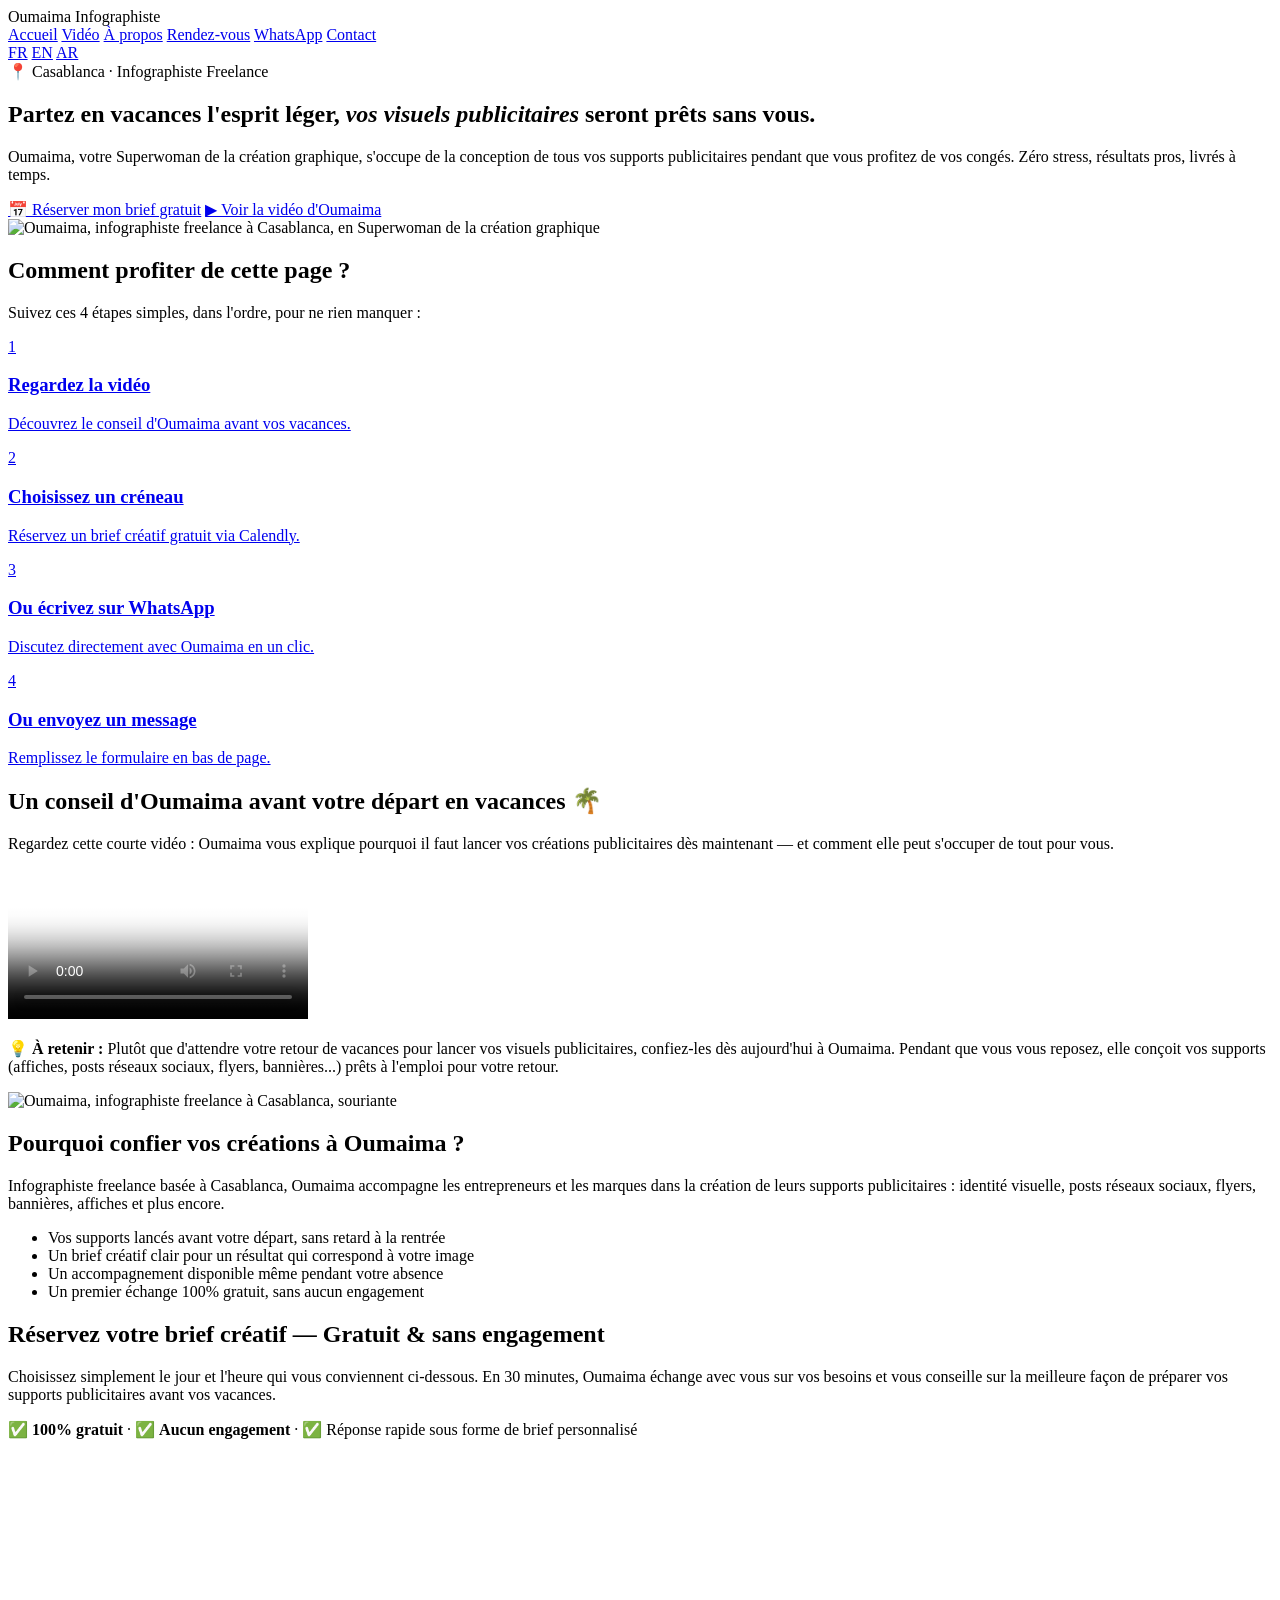
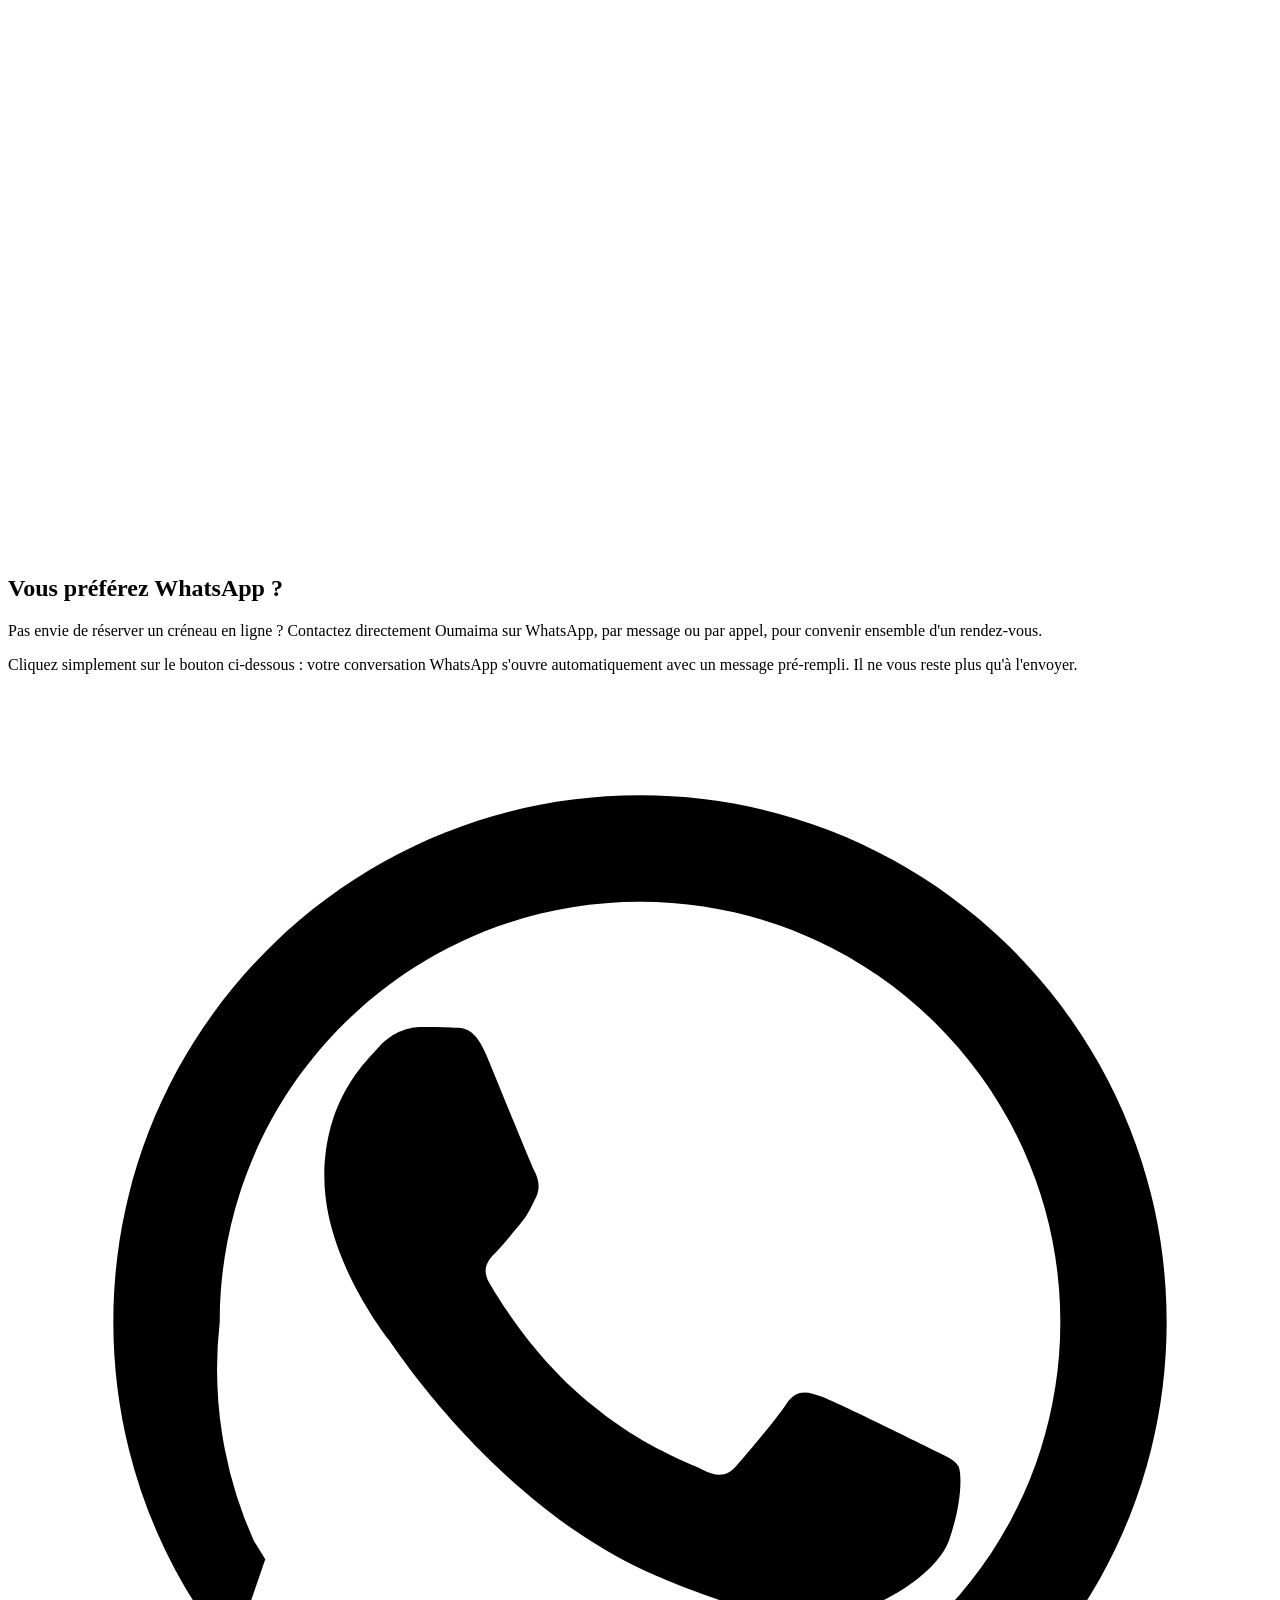
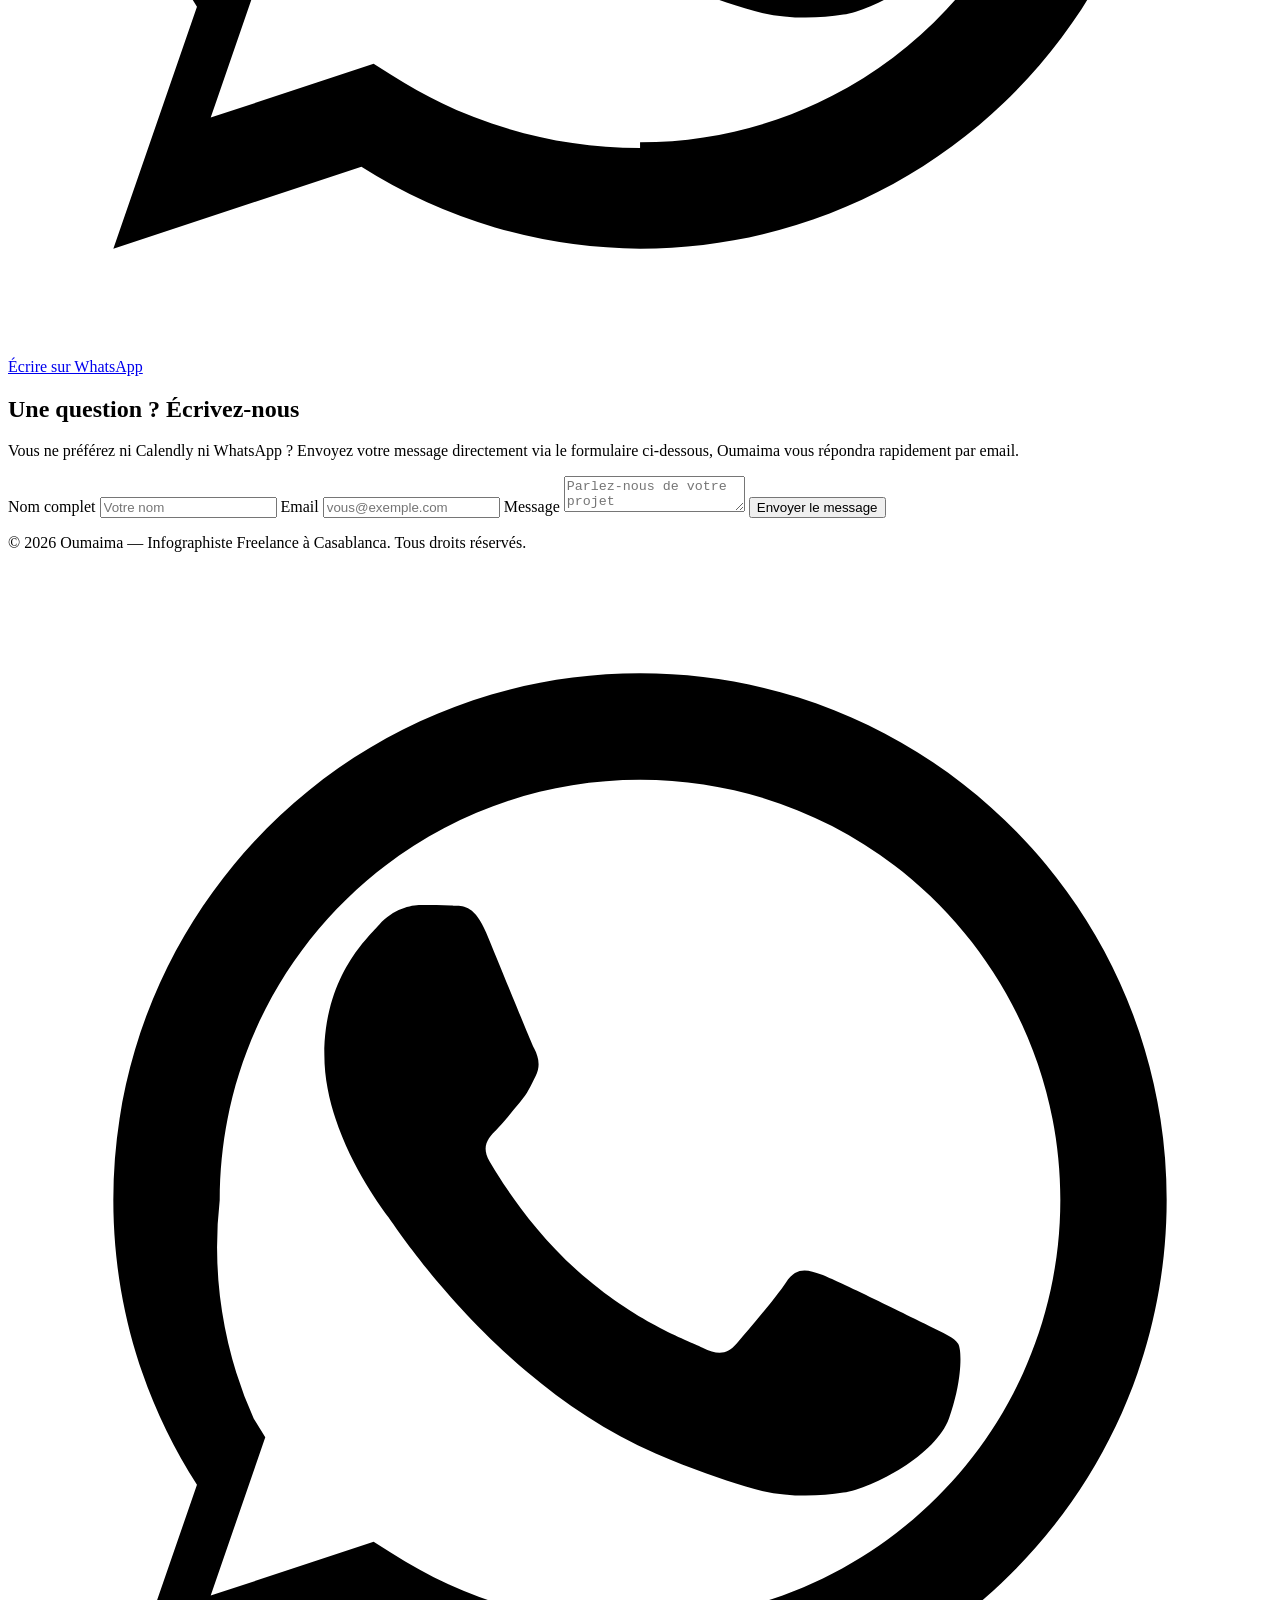
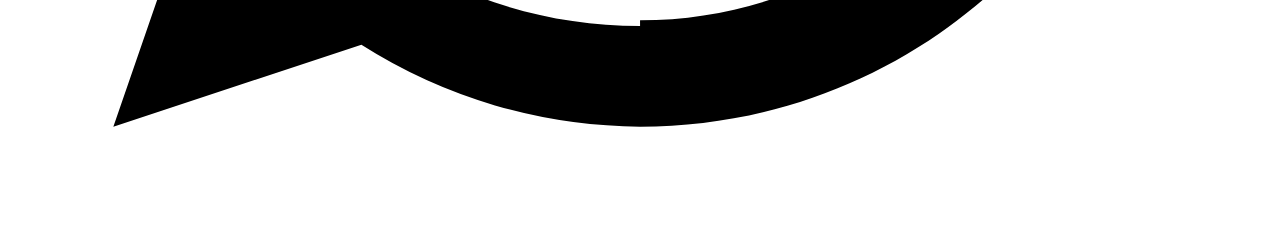
==== index.html @ a2fd092d "Add files via upload" ====
<!DOCTYPE html>
<html lang="fr" dir="ltr">
<head>
<meta charset="UTF-8">
<meta name="viewport" content="width=device-width, initial-scale=1.0">
<title>Oumaima Infographiste Freelance Casablanca — Réservez votre brief créatif gratuit</title>
<meta name="description" content="Oumaima, infographiste freelance à Casablanca, s'occupe de tous vos supports publicitaires avant vos vacances. Réservez un brief créatif gratuit, sans engagement.">
<link rel="preconnect" href="https://fonts.googleapis.com">
<link rel="preconnect" href="https://fonts.gstatic.com" crossorigin>
<link href="https://fonts.googleapis.com/css2?family=Poppins:wght@400;600;700;800;900&family=Quicksand:wght@500;700&display=swap" rel="stylesheet">
<link rel="stylesheet" href="style.css">
</head>
<body>

<header class="nav">
  <div class="nav-inner">
    <div class="logo">Oumaima <span>Infographiste</span></div>
    <nav class="links">
      <a href="#accueil">Accueil</a>
      <a href="#video">Vidéo</a>
      <a href="#apropos">À propos</a>
      <a href="#rendezvous">Rendez-vous</a>
      <a href="#whatsapp">WhatsApp</a>
      <a href="#contact">Contact</a>
    </nav>
    <div class="lang-switch">
      <a href="index.html" class="lang-btn active">FR</a>
      <a href="en.html" class="lang-btn">EN</a>
      <a href="ar.html" class="lang-btn">AR</a>
    </div>
  </div>
</header>

<!-- HERO / ACCROCHE PUBLICITAIRE -->
<section class="hero" id="accueil">
  <div class="container hero-inner">
    <div>
      <span class="badge">📍 Casablanca · Infographiste Freelance</span>
      <h1>Partez en vacances l'esprit léger, <em>vos visuels publicitaires</em> seront prêts sans vous.</h1>
      <p class="lead">Oumaima, votre Superwoman de la création graphique, s'occupe de la conception de tous vos supports publicitaires pendant que vous profitez de vos congés. Zéro stress, résultats pros, livrés à temps.</p>
      <div class="hero-ctas">
        <a href="#rendezvous" class="cta-btn">📅 Réserver mon brief gratuit</a>
        <a href="#video" class="cta-btn outline">▶ Voir la vidéo d'Oumaima</a>
      </div>
    </div>
    <div class="hero-image-wrap">
      <img src="Superwoman%20Infographista.jpg" alt="Oumaima, infographiste freelance à Casablanca, en Superwoman de la création graphique">
    </div>
  </div>
</section>

<!-- GUIDE DE NAVIGATION -->
<section class="guide">
  <div class="container">
    <h2>Comment profiter de cette page ?</h2>
    <p class="sub">Suivez ces 4 étapes simples, dans l'ordre, pour ne rien manquer :</p>
    <div class="steps">
      <a href="#video" class="step">
        <div class="num">1</div>
        <h3>Regardez la vidéo</h3>
        <p>Découvrez le conseil d'Oumaima avant vos vacances.</p>
      </a>
      <a href="#rendezvous" class="step">
        <div class="num">2</div>
        <h3>Choisissez un créneau</h3>
        <p>Réservez un brief créatif gratuit via Calendly.</p>
      </a>
      <a href="#whatsapp" class="step">
        <div class="num">3</div>
        <h3>Ou écrivez sur WhatsApp</h3>
        <p>Discutez directement avec Oumaima en un clic.</p>
      </a>
      <a href="#contact" class="step">
        <div class="num">4</div>
        <h3>Ou envoyez un message</h3>
        <p>Remplissez le formulaire en bas de page.</p>
      </a>
    </div>
  </div>
</section>

<!-- VIDEO -->
<section class="video-section" id="video">
  <div class="container">
    <h2 class="section-title">Un conseil d'Oumaima avant votre départ en vacances 🌴</h2>
    <p class="section-sub">Regardez cette courte vidéo : Oumaima vous explique pourquoi il faut lancer vos créations publicitaires dès maintenant — et comment elle peut s'occuper de tout pour vous.</p>
    <div class="video-wrap">
      <video controls preload="metadata" poster="ads%20ouma1.png">
        <source src="video2%20oumaima%20infographiste%20freelance%20casablanca%20OK%20DEF%202026.mp4" type="video/mp4">
        Votre navigateur ne supporte pas la lecture vidéo.
      </video>
    </div>
    <div class="video-callout">
      <p>💡 <strong>À retenir :</strong> Plutôt que d'attendre votre retour de vacances pour lancer vos visuels publicitaires, confiez-les dès aujourd'hui à Oumaima. Pendant que vous vous reposez, elle conçoit vos supports (affiches, posts réseaux sociaux, flyers, bannières...) prêts à l'emploi pour votre retour.</p>
    </div>
  </div>
</section>

<!-- ABOUT / TRUST -->
<section class="about" id="apropos">
  <div class="container about-inner">
    <img src="oumaima%20infographista%20souriante.png" alt="Oumaima, infographiste freelance à Casablanca, souriante">
    <div class="about-text">
      <h2>Pourquoi confier vos créations à Oumaima ?</h2>
      <p>Infographiste freelance basée à Casablanca, Oumaima accompagne les entrepreneurs et les marques dans la création de leurs supports publicitaires : identité visuelle, posts réseaux sociaux, flyers, bannières, affiches et plus encore.</p>
      <ul class="why-list">
        <li>Vos supports lancés avant votre départ, sans retard à la rentrée</li>
        <li>Un brief créatif clair pour un résultat qui correspond à votre image</li>
        <li>Un accompagnement disponible même pendant votre absence</li>
        <li>Un premier échange 100% gratuit, sans aucun engagement</li>
      </ul>
    </div>
  </div>
</section>

<!-- CALENDLY -->
<section class="booking" id="rendezvous">
  <div class="container">
    <h2 class="section-title">Réservez votre brief créatif — Gratuit &amp; sans engagement</h2>
    <p class="section-sub">Choisissez simplement le jour et l'heure qui vous conviennent ci-dessous. En 30 minutes, Oumaima échange avec vous sur vos besoins et vous conseille sur la meilleure façon de préparer vos supports publicitaires avant vos vacances.</p>
    <div class="booking-note">
      <p>✅ <strong>100% gratuit</strong> · ✅ <strong>Aucun engagement</strong> · ✅ Réponse rapide sous forme de brief personnalisé</p>
    </div>
    <div class="calendly-frame-wrap">
      <!-- Début de widget en ligne Calendly -->
      <div class="calendly-inline-widget" data-url="https://calendly.com/oumaimainfographista/30min?hide_event_type_details=1&hide_gdpr_banner=1&primary_color=ff00ca" style="min-width:320px;height:700px;"></div>
      <script type="text/javascript" src="https://assets.calendly.com/assets/external/widget.js" async></script>
      <!-- Fin de widget en ligne Calendly -->
    </div>
  </div>
</section>

<!-- WHATSAPP -->
<section class="whatsapp-section" id="whatsapp">
  <div class="container">
    <h2 class="section-title">Vous préférez WhatsApp ?</h2>
    <p class="section-sub">Pas envie de réserver un créneau en ligne ? Contactez directement Oumaima sur WhatsApp, par message ou par appel, pour convenir ensemble d'un rendez-vous.</p>
    <div class="wa-card">
      <p>Cliquez simplement sur le bouton ci-dessous : votre conversation WhatsApp s'ouvre automatiquement avec un message pré-rempli. Il ne vous reste plus qu'à l'envoyer.</p>
      <a class="wa-btn" href="https://wa.me/212694324424?text=Bonjour%20Oumaima%2C%20je%20souhaite%20prendre%20rendez-vous%20pour%20un%20brief%20cr%C3%A9atif%20gratuit%20avant%20mes%20vacances." target="_blank" rel="noopener">
        <svg viewBox="0 0 24 24"><path d="M17.472 14.382c-.297-.149-1.758-.867-2.03-.967-.273-.099-.471-.148-.67.15-.197.297-.767.966-.94 1.164-.173.199-.347.223-.644.075-.297-.15-1.255-.463-2.39-1.475-.883-.788-1.48-1.761-1.653-2.059-.173-.297-.018-.458.13-.606.134-.133.298-.347.446-.52.149-.174.198-.298.298-.497.099-.198.05-.371-.025-.52-.075-.149-.669-1.612-.916-2.207-.242-.579-.487-.5-.669-.51-.173-.008-.371-.01-.57-.01-.198 0-.52.074-.792.372-.272.297-1.04 1.016-1.04 2.479 0 1.462 1.065 2.875 1.213 3.074.149.198 2.096 3.2 5.077 4.487.709.306 1.262.489 1.694.625.712.227 1.36.195 1.871.118.571-.085 1.758-.719 2.006-1.413.248-.694.248-1.289.173-1.413-.074-.124-.272-.198-.57-.347z"></path><path d="M12.001 2C6.478 2 2 6.477 2 12c0 1.99.583 3.847 1.588 5.408L2 22l4.71-1.554A9.953 9.953 0 0012.001 22C17.523 22 22 17.523 22 12S17.523 2 12.001 2zm0 18.09c-1.734 0-3.36-.51-4.72-1.386l-.339-.213-3.093 1.02 1.036-3.007-.22-.353A7.98 7.98 0 014.02 12c0-4.406 3.575-7.98 7.981-7.98 4.406 0 7.98 3.574 7.98 7.98 0 4.406-3.574 7.98-7.98 7.98z"></path></svg>
        Écrire sur WhatsApp
      </a>
    </div>
  </div>
</section>

<!-- CONTACT FORM (fin de page) -->
<section class="contact-section" id="contact">
  <div class="container">
    <h2 class="section-title">Une question ? Écrivez-nous</h2>
    <p class="section-sub">Vous ne préférez ni Calendly ni WhatsApp ? Envoyez votre message directement via le formulaire ci-dessous, Oumaima vous répondra rapidement par email.</p>
    <div class="contact-wrap">
      <form id="contactForm">
        <input type="hidden" name="access_key" value="dddb615d-effc-4f6e-a494-6faf4fbaa1da">
        <input type="hidden" name="subject" value="Nouveau message depuis la landing page Oumaima Infographiste">

        <label for="name">Nom complet</label>
        <input type="text" id="name" name="name" placeholder="Votre nom" required>

        <label for="email">Email</label>
        <input type="email" id="email" name="email" placeholder="vous@exemple.com" required>

        <label for="message">Message</label>
        <textarea id="message" name="message" placeholder="Parlez-nous de votre projet publicitaire..." required></textarea>

        <button type="submit" id="submitBtn">Envoyer le message</button>
        <div id="formResult"></div>
      </form>
    </div>
  </div>
</section>

<footer>
  <p>© 2026 Oumaima — Infographiste Freelance à Casablanca. Tous droits réservés.</p>
</footer>

<!-- Bouton WhatsApp flottant -->
<a class="wa-float" href="https://wa.me/212694324424?text=Bonjour%20Oumaima%2C%20je%20souhaite%20prendre%20rendez-vous%20pour%20un%20brief%20cr%C3%A9atif%20gratuit." target="_blank" rel="noopener" aria-label="Contacter Oumaima sur WhatsApp">
  <svg viewBox="0 0 24 24"><path d="M17.472 14.382c-.297-.149-1.758-.867-2.03-.967-.273-.099-.471-.148-.67.15-.197.297-.767.966-.94 1.164-.173.199-.347.223-.644.075-.297-.15-1.255-.463-2.39-1.475-.883-.788-1.48-1.761-1.653-2.059-.173-.297-.018-.458.13-.606.134-.133.298-.347.446-.52.149-.174.198-.298.298-.497.099-.198.05-.371-.025-.52-.075-.149-.669-1.612-.916-2.207-.242-.579-.487-.5-.669-.51-.173-.008-.371-.01-.57-.01-.198 0-.52.074-.792.372-.272.297-1.04 1.016-1.04 2.479 0 1.462 1.065 2.875 1.213 3.074.149.198 2.096 3.2 5.077 4.487.709.306 1.262.489 1.694.625.712.227 1.36.195 1.871.118.571-.085 1.758-.719 2.006-1.413.248-.694.248-1.289.173-1.413-.074-.124-.272-.198-.57-.347z"></path><path d="M12.001 2C6.478 2 2 6.477 2 12c0 1.99.583 3.847 1.588 5.408L2 22l4.71-1.554A9.953 9.953 0 0012.001 22C17.523 22 22 17.523 22 12S17.523 2 12.001 2zm0 18.09c-1.734 0-3.36-.51-4.72-1.386l-.339-.213-3.093 1.02 1.036-3.007-.22-.353A7.98 7.98 0 014.02 12c0-4.406 3.575-7.98 7.981-7.98 4.406 0 7.98 3.574 7.98 7.98 0 4.406-3.574 7.98-7.98 7.98z"></path></svg>
</a>

<script>
  window.I18N = {
    sending: "Envoi en cours...",
    success: "Merci ! Votre message a bien été envoyé. Oumaima vous répondra rapidement.",
    errorPrefix: "Erreur : ",
    errorGeneric: "Veuillez réessayer.",
    catchError: "Une erreur est survenue. Merci de réessayer."
  };
</script>
<script src="script.js"></script>

</body>
</html>
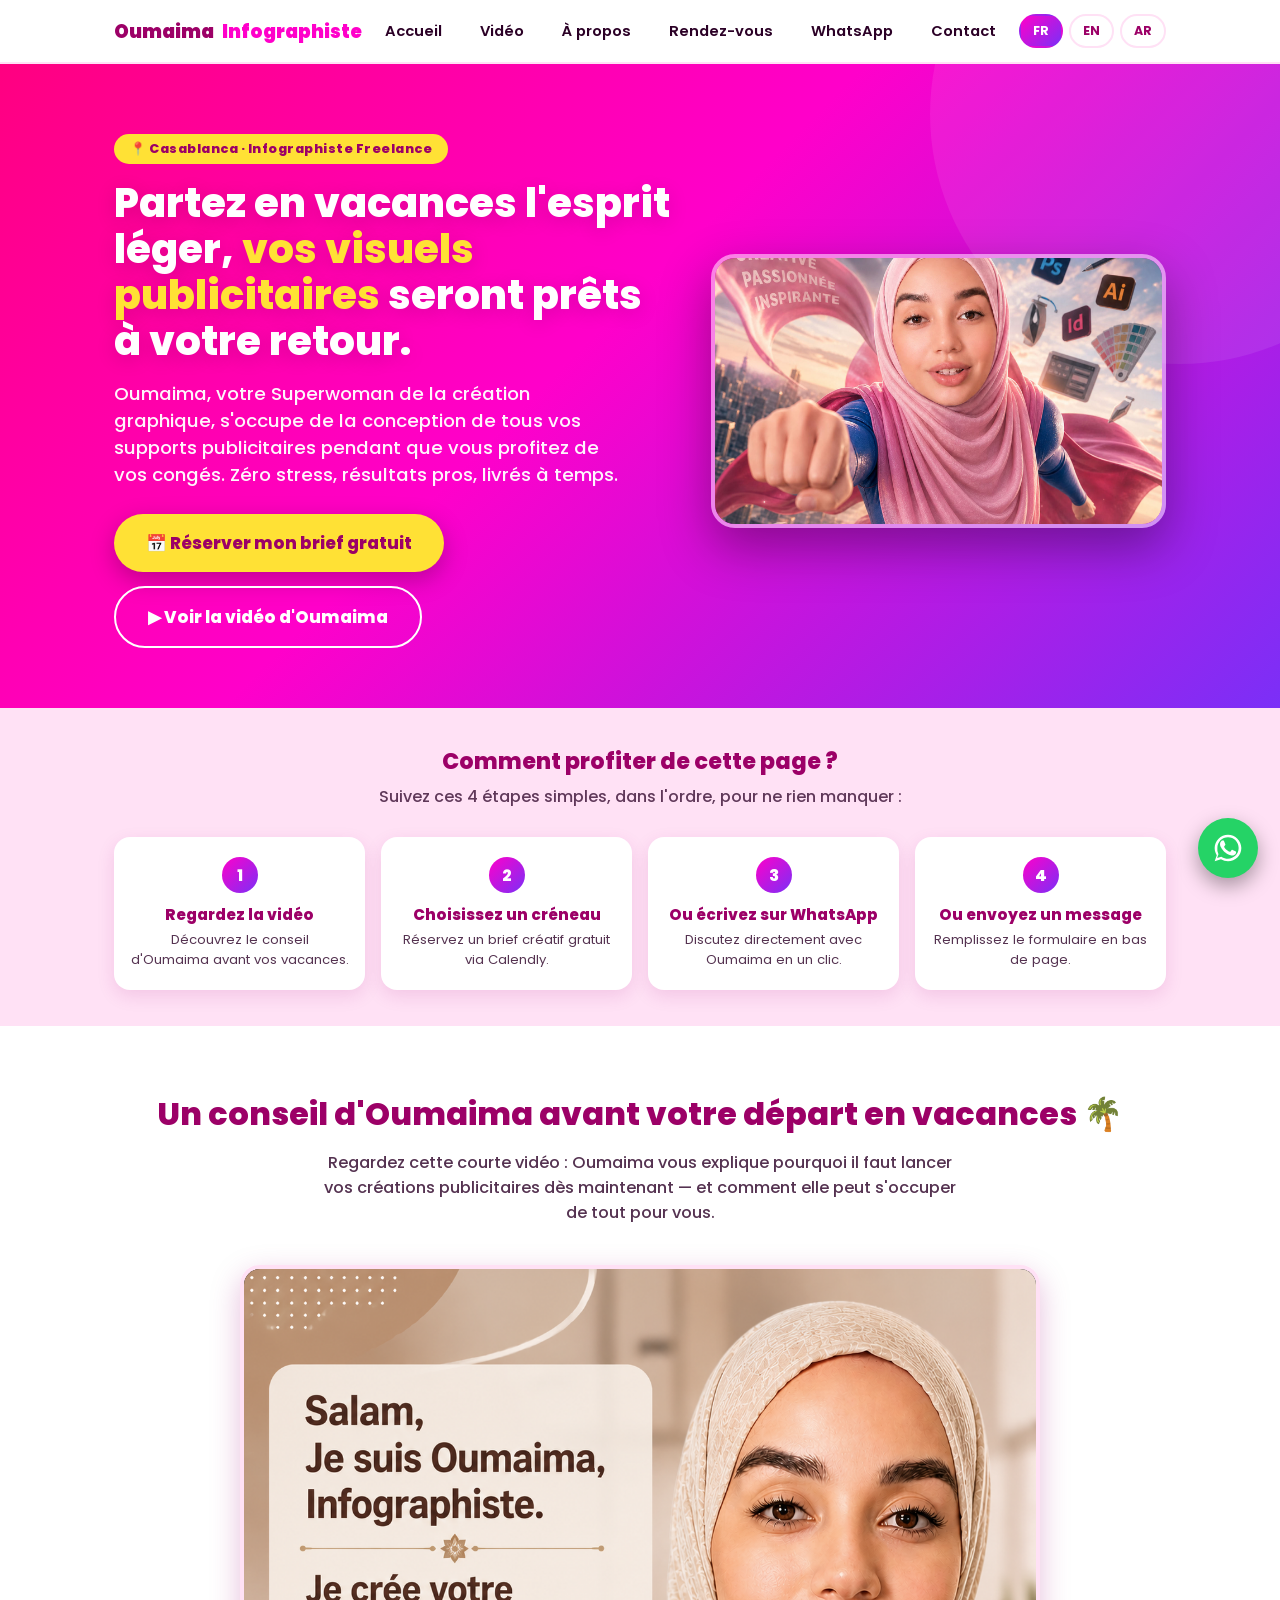
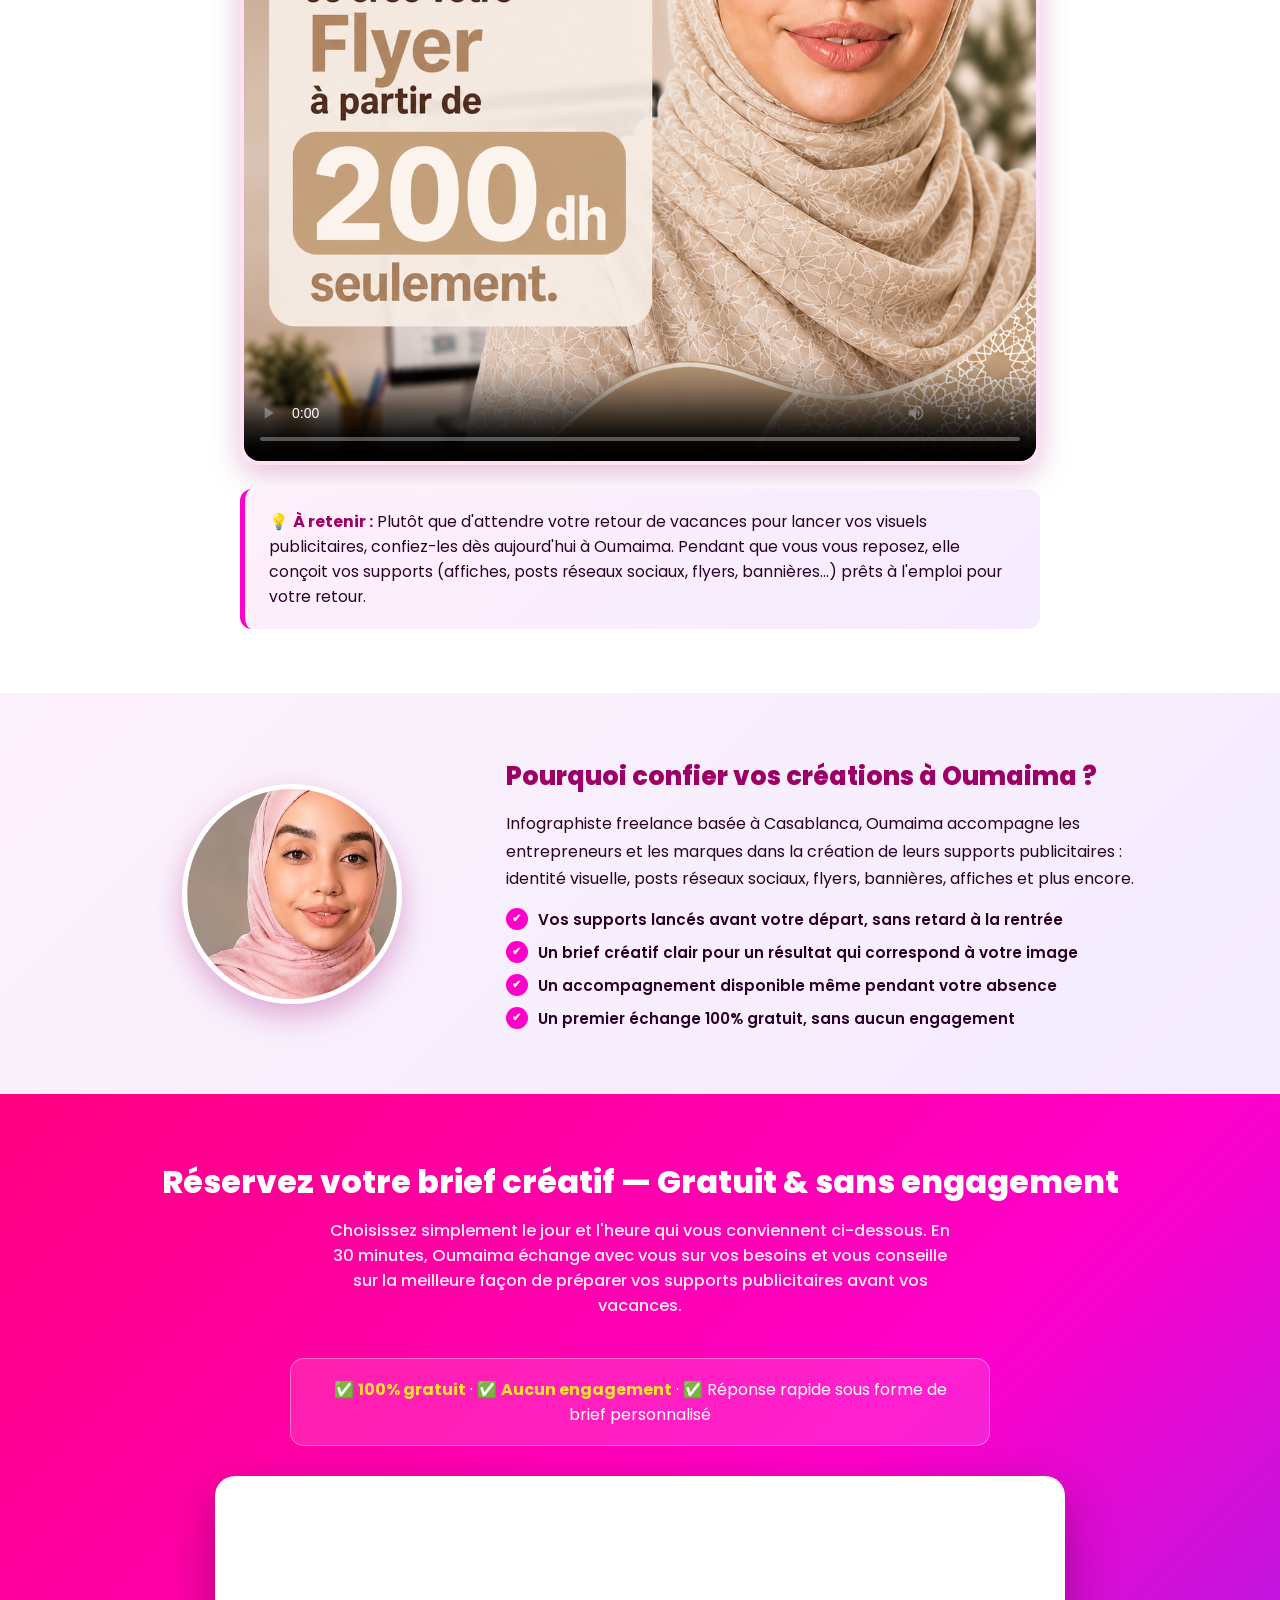
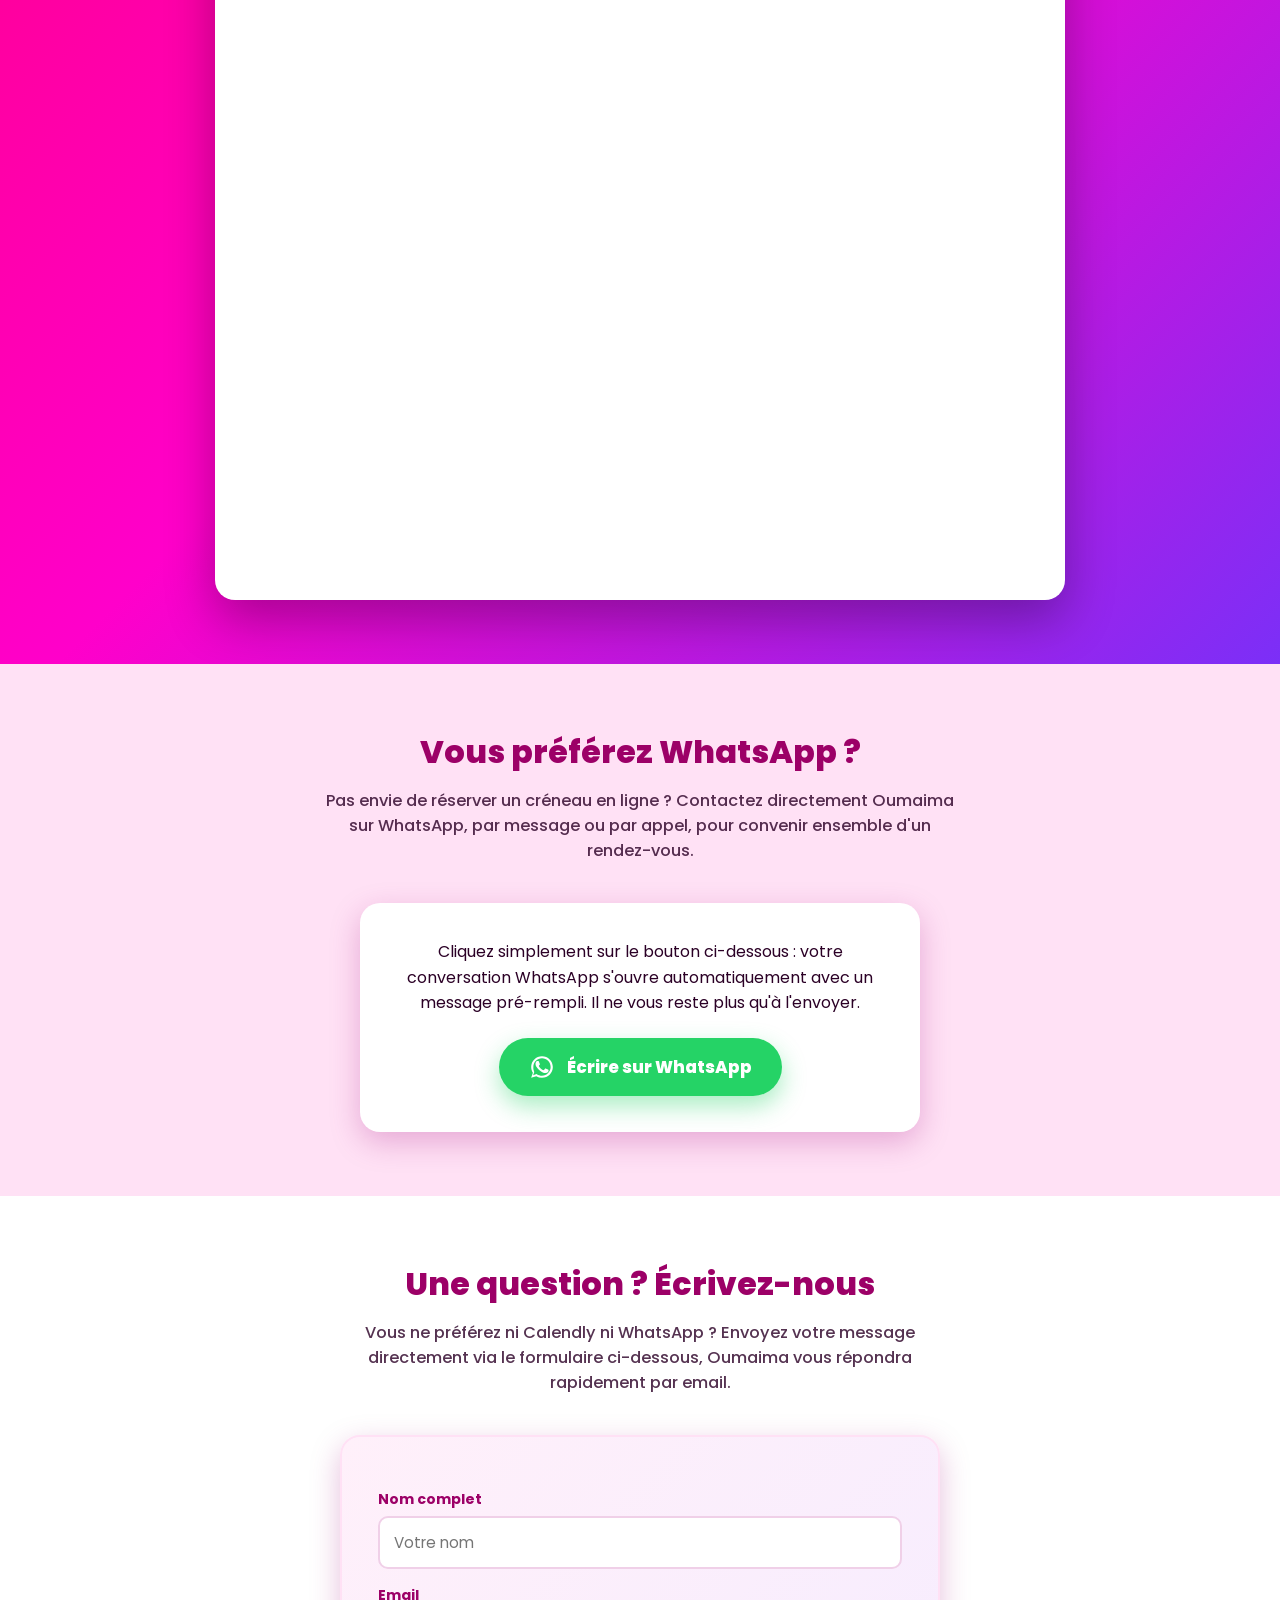
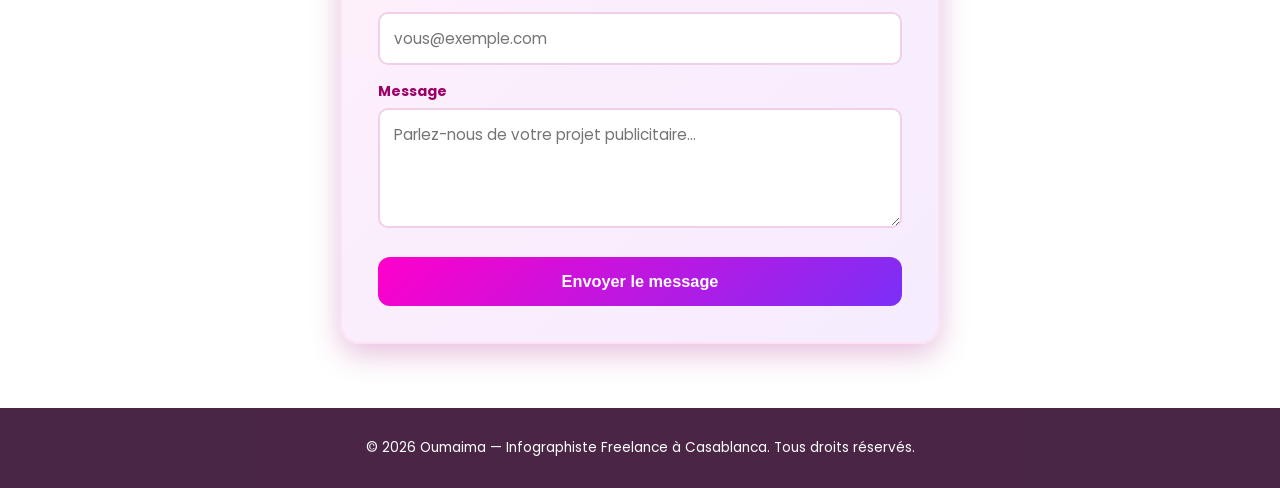
==== commit 2f62095a: "Update index.html changement de "sans vous" par "à votre retour"" ====
--- a/index.html
+++ b/index.html
@@ -36,7 +36,7 @@
   <div class="container hero-inner">
     <div>
       <span class="badge">📍 Casablanca · Infographiste Freelance</span>
-      <h1>Partez en vacances l'esprit léger, <em>vos visuels publicitaires</em> seront prêts sans vous.</h1>
+      <h1>Partez en vacances l'esprit léger, <em>vos visuels publicitaires</em> seront prêts à votre retour.</h1>
       <p class="lead">Oumaima, votre Superwoman de la création graphique, s'occupe de la conception de tous vos supports publicitaires pendant que vous profitez de vos congés. Zéro stress, résultats pros, livrés à temps.</p>
       <div class="hero-ctas">
         <a href="#rendezvous" class="cta-btn">📅 Réserver mon brief gratuit</a>
--- a/style.css
+++ b/style.css
@@ -0,0 +1,301 @@
+:root{
+  --pink-primary:#ff00ca;
+  --pink-hot:#ff2fb0;
+  --pink-dark:#9c0067;
+  --pink-light:#ffe1f5;
+  --purple:#7b2ff7;
+  --yellow:#ffe135;
+  --dark:#2b0026;
+  --white:#ffffff;
+  --shadow:0 10px 30px rgba(155,0,120,0.25);
+}
+*{box-sizing:border-box;margin:0;padding:0;}
+html{scroll-behavior:smooth;}
+body{
+  font-family:'Poppins',sans-serif;
+  color:var(--dark);
+  background:var(--white);
+  overflow-x:hidden;
+}
+h1,h2,h3{font-family:'Poppins',sans-serif;font-weight:800;}
+a{text-decoration:none;}
+img{max-width:100%;display:block;}
+.container{max-width:1100px;margin:0 auto;padding:0 24px;}
+
+/* NAV */
+header.nav{
+  position:sticky;top:0;z-index:100;
+  background:rgba(255,255,255,0.92);
+  backdrop-filter:blur(8px);
+  border-bottom:2px solid var(--pink-light);
+}
+.nav-inner{
+  max-width:1100px;margin:0 auto;padding:14px 24px;
+  display:flex;align-items:center;justify-content:space-between;
+  flex-wrap:wrap;gap:10px;
+}
+.logo{
+  font-weight:900;font-size:1.15rem;color:var(--pink-dark);
+  display:flex;align-items:center;gap:8px;
+}
+.logo span{color:var(--pink-primary);}
+nav.links{display:flex;gap:18px;flex-wrap:wrap;}
+nav.links a{
+  font-weight:600;font-size:0.92rem;color:var(--dark);
+  padding:6px 10px;border-radius:20px;transition:.2s;
+}
+nav.links a:hover{background:var(--pink-light);color:var(--pink-dark);}
+
+/* LANGUAGE SWITCHER */
+.lang-switch{display:flex;gap:6px;align-items:center;}
+.lang-btn{
+  font-weight:700;font-size:0.78rem;color:var(--pink-dark);
+  padding:6px 12px;border-radius:20px;border:2px solid var(--pink-light);
+  transition:.2s;
+}
+.lang-btn:hover{background:var(--pink-light);}
+.lang-btn.active{
+  background:linear-gradient(135deg,var(--pink-primary),var(--purple));
+  color:var(--white);border-color:transparent;
+}
+
+/* HERO */
+.hero{
+  background:linear-gradient(135deg,#ff0080 0%, #ff00ca 45%, #7b2ff7 100%);
+  color:var(--white);
+  padding:70px 0 60px;
+  position:relative;
+  overflow:hidden;
+}
+.hero::before{
+  content:"";position:absolute;width:500px;height:500px;
+  background:rgba(255,255,255,0.08);border-radius:50%;
+  top:-200px;right:-150px;
+}
+.hero-inner{
+  display:grid;grid-template-columns:1.1fr 0.9fr;gap:40px;
+  align-items:center;position:relative;z-index:2;
+}
+.badge{
+  display:inline-block;background:var(--yellow);color:var(--pink-dark);
+  font-weight:800;font-size:0.8rem;padding:6px 16px;border-radius:30px;
+  margin-bottom:16px;letter-spacing:0.5px;
+}
+.hero h1{
+  font-size:2.5rem;line-height:1.15;margin-bottom:16px;
+  text-shadow:0 4px 20px rgba(0,0,0,0.15);
+}
+.hero h1 em{font-style:normal;color:var(--yellow);}
+.hero p.lead{
+  font-size:1.15rem;font-weight:500;opacity:0.96;margin-bottom:26px;
+  max-width:520px;
+}
+.cta-btn{
+  display:inline-flex;align-items:center;gap:10px;
+  background:var(--yellow);color:var(--pink-dark);
+  font-weight:800;font-size:1.05rem;padding:16px 32px;
+  border-radius:50px;box-shadow:0 8px 24px rgba(0,0,0,0.25);
+  transition:transform .2s, box-shadow .2s;
+  border:none;cursor:pointer;
+}
+.cta-btn:hover{transform:translateY(-3px);box-shadow:0 12px 30px rgba(0,0,0,0.3);}
+.cta-btn.outline{
+  background:transparent;color:var(--white);border:2px solid var(--white);
+  box-shadow:none;
+}
+.hero-image-wrap{
+  position:relative;
+  display:flex;justify-content:center;
+}
+.hero-image-wrap img{
+  border-radius:24px;
+  box-shadow:0 20px 50px rgba(0,0,0,0.35);
+  border:4px solid rgba(255,255,255,0.5);
+  max-height:480px;object-fit:cover;
+}
+.hero-ctas{display:flex;gap:14px;flex-wrap:wrap;}
+
+/* GUIDE STEPS */
+.guide{
+  background:var(--pink-light);
+  padding:36px 0;
+}
+.guide h2{
+  text-align:center;color:var(--pink-dark);font-size:1.4rem;margin-bottom:6px;
+}
+.guide p.sub{
+  text-align:center;color:var(--dark);opacity:0.75;margin-bottom:28px;font-weight:500;
+}
+.steps{
+  display:grid;grid-template-columns:repeat(4,1fr);gap:16px;
+}
+.step{
+  background:var(--white);border-radius:16px;padding:20px 16px;
+  text-align:center;box-shadow:0 6px 18px rgba(155,0,120,0.12);
+  transition:transform .2s;
+}
+.step:hover{transform:translateY(-4px);}
+.step .num{
+  width:36px;height:36px;border-radius:50%;
+  background:linear-gradient(135deg,var(--pink-primary),var(--purple));
+  color:var(--white);font-weight:800;display:flex;align-items:center;justify-content:center;
+  margin:0 auto 10px;
+}
+.step h3{font-size:0.95rem;color:var(--pink-dark);margin-bottom:4px;}
+.step p{font-size:0.82rem;color:var(--dark);opacity:0.8;}
+
+/* SECTION GENERIC */
+section{padding:64px 0;}
+.section-title{
+  text-align:center;margin-bottom:12px;font-size:2rem;color:var(--pink-dark);
+}
+.section-sub{
+  text-align:center;max-width:640px;margin:0 auto 40px;
+  font-size:1.02rem;color:var(--dark);opacity:0.8;font-weight:500;
+}
+
+/* VIDEO SECTION */
+.video-section{background:var(--white);}
+.video-wrap{
+  max-width:800px;margin:0 auto;border-radius:20px;overflow:hidden;
+  box-shadow:var(--shadow);border:4px solid var(--pink-light);
+}
+video{width:100%;display:block;background:#000;}
+.video-callout{
+  max-width:800px;margin:24px auto 0;
+  background:linear-gradient(135deg,#fff0fa,#f5ecff);
+  border-left:5px solid var(--pink-primary);
+  border-radius:12px;padding:20px 24px;
+}
+.video-callout p{font-size:0.98rem;line-height:1.6;}
+.video-callout strong{color:var(--pink-dark);}
+
+/* ABOUT / TRUST */
+.about{
+  background:linear-gradient(135deg,#fdf2fb,#f3ecff);
+}
+.about-inner{
+  display:grid;grid-template-columns:0.7fr 1.3fr;gap:36px;align-items:center;
+}
+.about-inner img{
+  border-radius:50%;
+  width:220px;height:220px;object-fit:cover;margin:0 auto;
+  box-shadow:0 12px 30px rgba(155,0,120,0.3);
+  border:5px solid var(--white);
+}
+.about-text h2{color:var(--pink-dark);font-size:1.6rem;margin-bottom:14px;}
+.about-text p{font-size:1rem;line-height:1.7;margin-bottom:12px;}
+.why-list{list-style:none;margin-top:16px;display:flex;flex-direction:column;gap:10px;}
+.why-list li{
+  display:flex;align-items:flex-start;gap:10px;font-weight:600;font-size:0.95rem;
+}
+.why-list li::before{
+  content:"✔";color:var(--white);background:var(--pink-primary);
+  width:22px;height:22px;border-radius:50%;flex:0 0 22px;
+  display:flex;align-items:center;justify-content:center;font-size:0.7rem;
+}
+
+/* CALENDLY SECTION */
+.booking{
+  background:linear-gradient(135deg,#ff0080,#ff00ca 50%,#7b2ff7);
+  color:var(--white);
+}
+.booking .section-title{color:var(--white);}
+.booking .section-sub{color:var(--white);opacity:0.92;}
+.booking-note{
+  max-width:700px;margin:0 auto 30px;
+  background:rgba(255,255,255,0.12);border:1px solid rgba(255,255,255,0.35);
+  border-radius:14px;padding:18px 24px;text-align:center;
+}
+.booking-note strong{color:var(--yellow);}
+.calendly-frame-wrap{
+  max-width:850px;margin:0 auto;background:var(--white);
+  border-radius:20px;padding:12px;box-shadow:0 20px 50px rgba(0,0,0,0.3);
+}
+
+/* WHATSAPP SECTION */
+.whatsapp-section{
+  background:var(--pink-light);
+  text-align:center;
+}
+.wa-card{
+  max-width:560px;margin:0 auto;background:var(--white);
+  border-radius:20px;padding:36px 30px;box-shadow:var(--shadow);
+}
+.wa-card p{margin-bottom:22px;font-size:1rem;line-height:1.6;}
+.wa-btn{
+  display:inline-flex;align-items:center;gap:12px;
+  background:#25D366;color:var(--white);font-weight:800;
+  font-size:1.05rem;padding:16px 30px;border-radius:50px;
+  box-shadow:0 10px 24px rgba(37,211,102,0.4);
+  transition:transform .2s;
+}
+.wa-btn:hover{transform:translateY(-3px);}
+.wa-btn svg{width:26px;height:26px;fill:var(--white);}
+
+/* floating whatsapp */
+.wa-float{
+  position:fixed;bottom:22px;right:22px;z-index:200;
+  background:#25D366;width:60px;height:60px;border-radius:50%;
+  display:flex;align-items:center;justify-content:center;
+  box-shadow:0 8px 20px rgba(0,0,0,0.35);
+  animation:pulse 2.2s infinite;
+}
+.wa-float svg{width:32px;height:32px;fill:#fff;}
+@keyframes pulse{
+  0%{box-shadow:0 0 0 0 rgba(37,211,102,0.55);}
+  70%{box-shadow:0 0 0 16px rgba(37,211,102,0);}
+  100%{box-shadow:0 0 0 0 rgba(37,211,102,0);}
+}
+
+/* CONTACT FORM */
+.contact-section{background:var(--white);}
+.contact-wrap{
+  max-width:600px;margin:0 auto;background:linear-gradient(135deg,#fff0fa,#f5ecff);
+  border-radius:20px;padding:36px;box-shadow:var(--shadow);border:2px solid var(--pink-light);
+}
+.contact-wrap label{
+  display:block;font-weight:700;font-size:0.88rem;color:var(--pink-dark);
+  margin-bottom:6px;margin-top:16px;
+}
+.contact-wrap input, .contact-wrap textarea{
+  width:100%;padding:13px 14px;border-radius:10px;
+  border:2px solid #f0d0e8;font-family:'Poppins',sans-serif;font-size:0.95rem;
+  transition:border .2s;background:var(--white);
+}
+.contact-wrap input:focus, .contact-wrap textarea:focus{
+  outline:none;border-color:var(--pink-primary);
+}
+.contact-wrap textarea{min-height:120px;resize:vertical;}
+.contact-wrap button{
+  margin-top:22px;width:100%;background:linear-gradient(135deg,var(--pink-primary),var(--purple));
+  color:var(--white);font-weight:800;font-size:1.02rem;padding:15px;
+  border:none;border-radius:12px;cursor:pointer;transition:opacity .2s;
+}
+.contact-wrap button:disabled{opacity:0.6;cursor:not-allowed;}
+#formResult{
+  margin-top:16px;padding:12px 14px;border-radius:10px;font-weight:600;font-size:0.9rem;
+  display:none;
+}
+#formResult.success{display:block;background:#e6f9ee;color:#0a7a3d;border:1px solid #a6e9c2;}
+#formResult.error{display:block;background:#fdeaea;color:#c0392b;border:1px solid #f4b8b8;}
+
+footer{
+  background:var(--dark);color:var(--white);text-align:center;
+  padding:30px 20px;font-size:0.85rem;opacity:0.85;
+}
+
+@media(max-width:820px){
+  .hero-inner{grid-template-columns:1fr;text-align:center;}
+  .hero p.lead{margin-left:auto;margin-right:auto;}
+  .hero-ctas{justify-content:center;}
+  .hero-image-wrap img{max-height:340px;}
+  .steps{grid-template-columns:repeat(2,1fr);}
+  .about-inner{grid-template-columns:1fr;text-align:center;}
+  nav.links{display:none;}
+}
+
+/* RTL (Arabic) OVERRIDES */
+[dir="rtl"] .hero::before{right:auto;left:-150px;}
+[dir="rtl"] .video-callout{border-left:none;border-right:5px solid var(--pink-primary);}
+[dir="rtl"] .wa-float{right:auto;left:22px;}
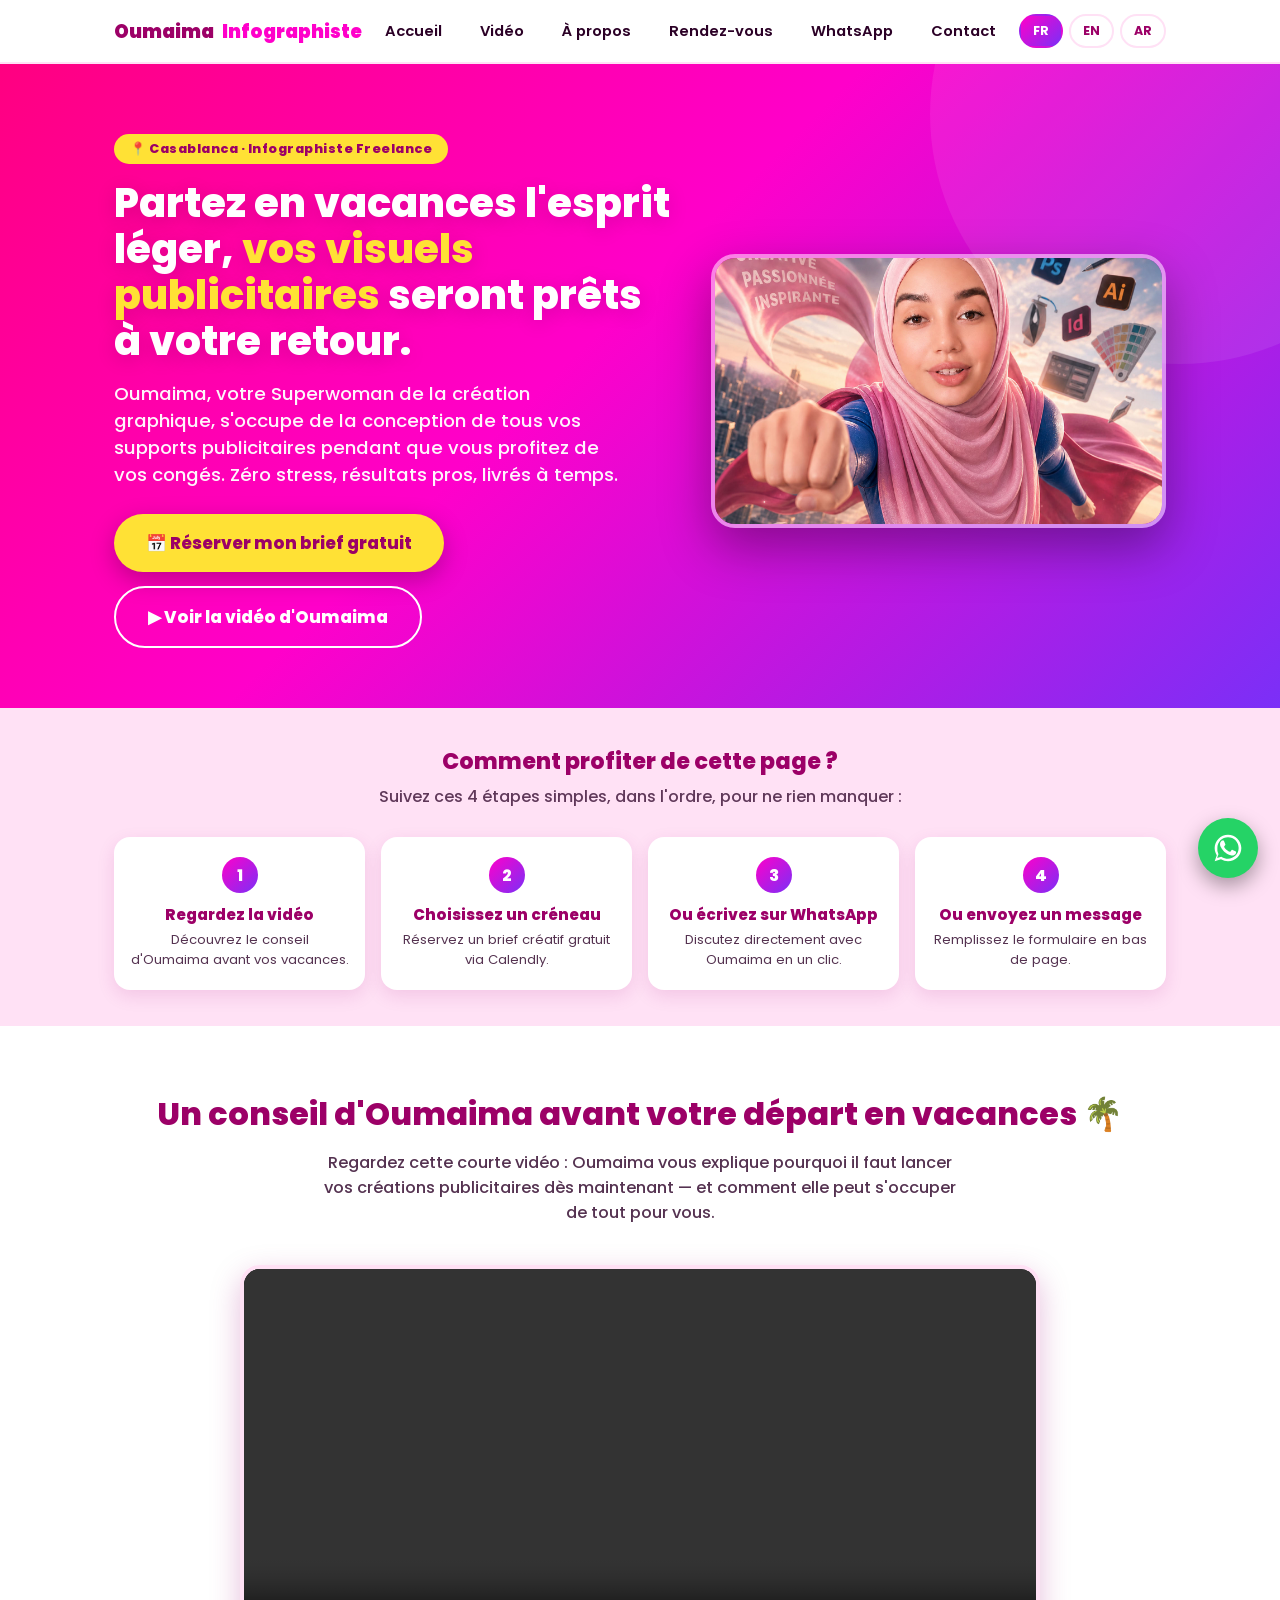
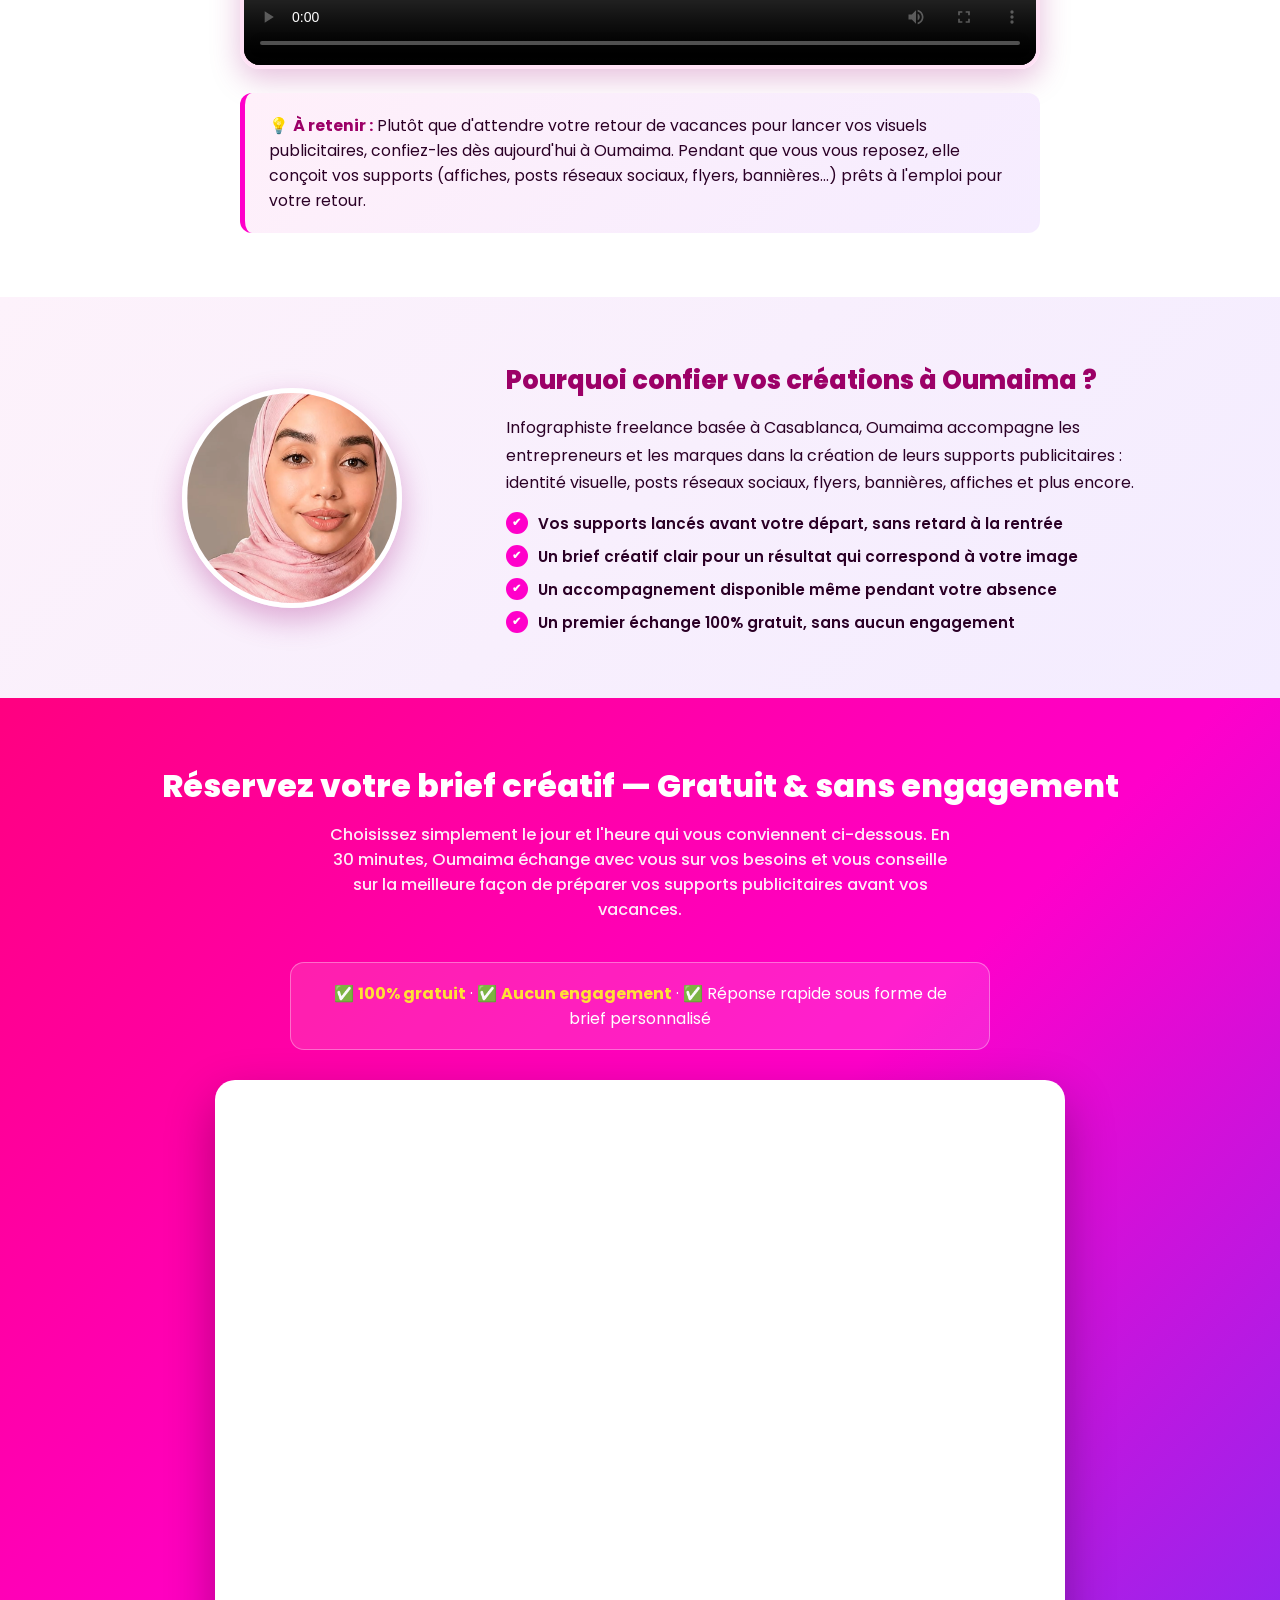
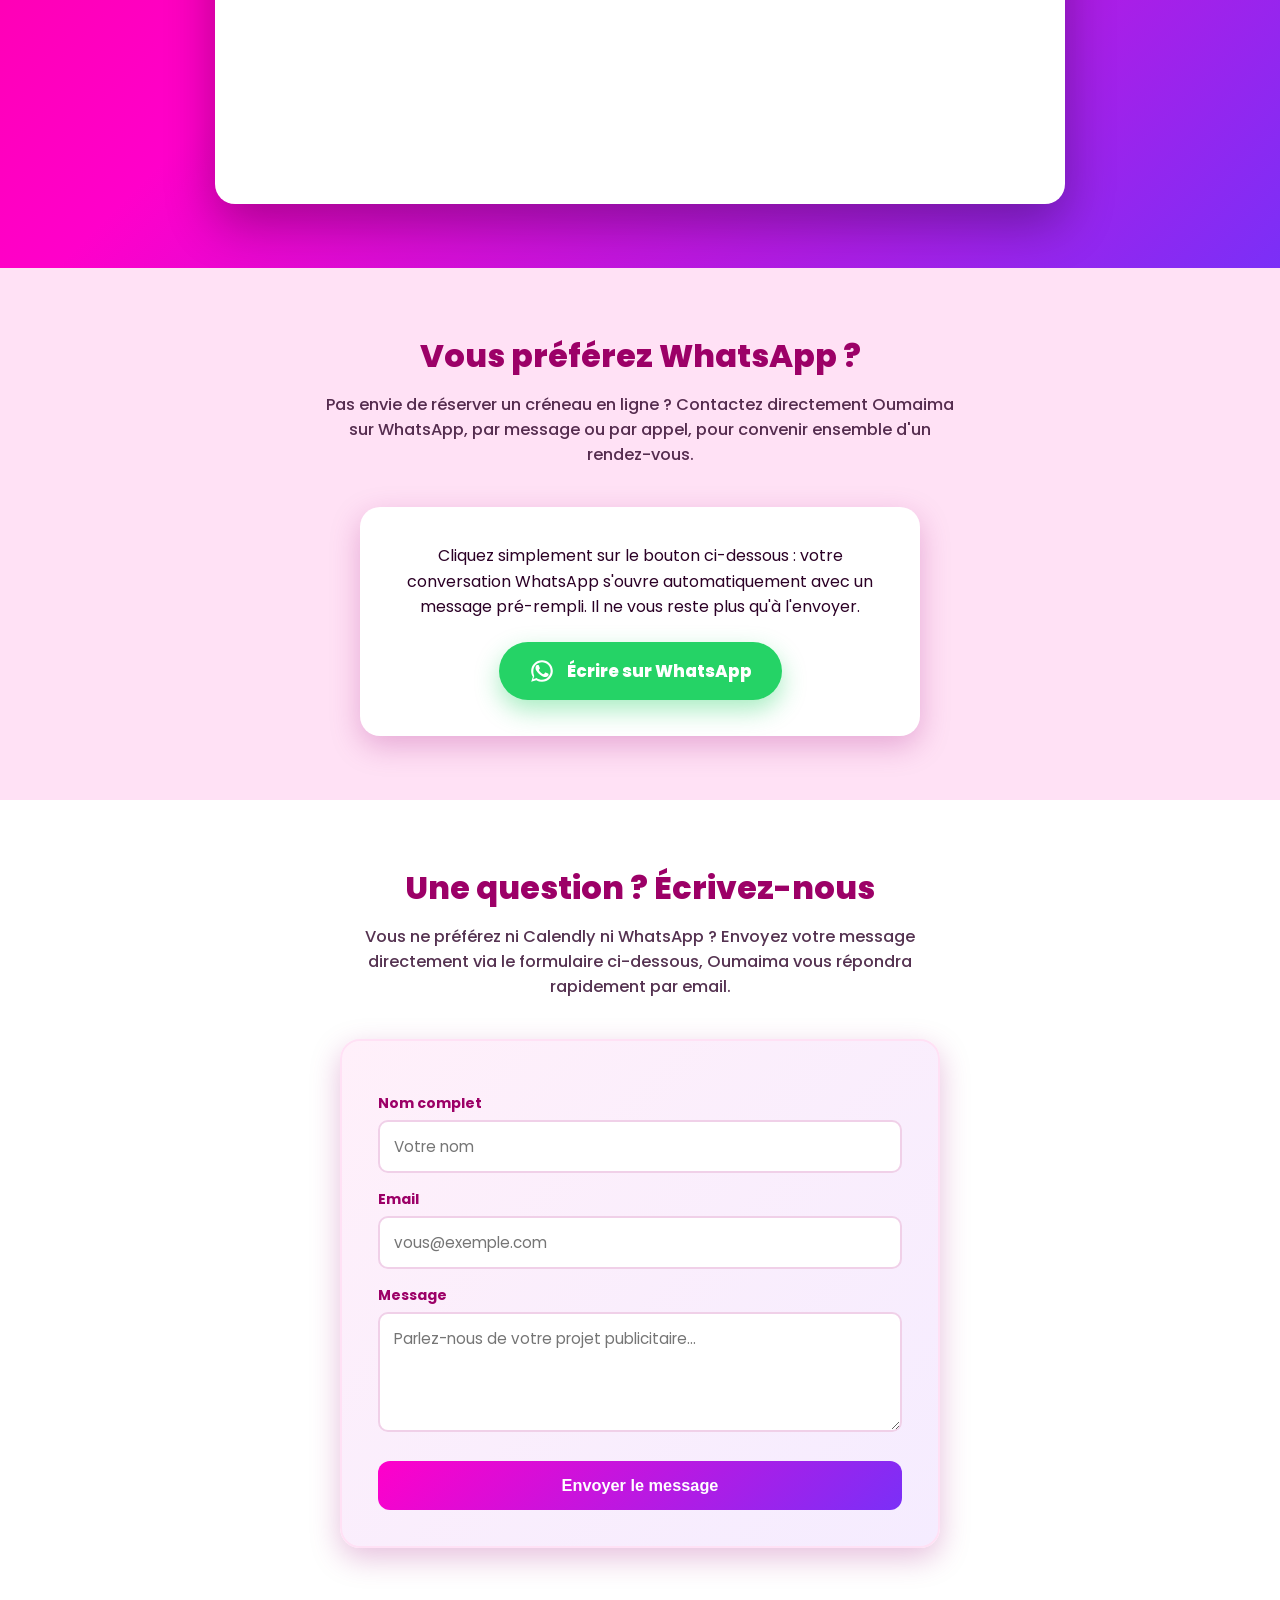
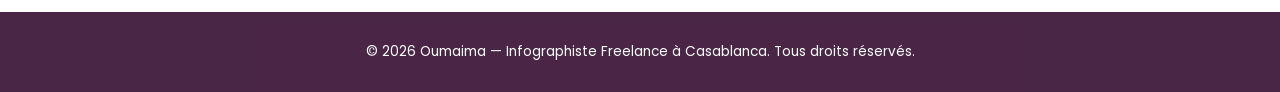
==== commit d58a1cbb: "Add files via upload" ====
--- a/index.html
+++ b/index.html
@@ -85,7 +85,7 @@
     <h2 class="section-title">Un conseil d'Oumaima avant votre départ en vacances 🌴</h2>
     <p class="section-sub">Regardez cette courte vidéo : Oumaima vous explique pourquoi il faut lancer vos créations publicitaires dès maintenant — et comment elle peut s'occuper de tout pour vous.</p>
     <div class="video-wrap">
-      <video controls preload="metadata" poster="ads%20ouma1.png">
+      <video controls preload="metadata">
         <source src="video2%20oumaima%20infographiste%20freelance%20casablanca%20OK%20DEF%202026.mp4" type="video/mp4">
         Votre navigateur ne supporte pas la lecture vidéo.
       </video>
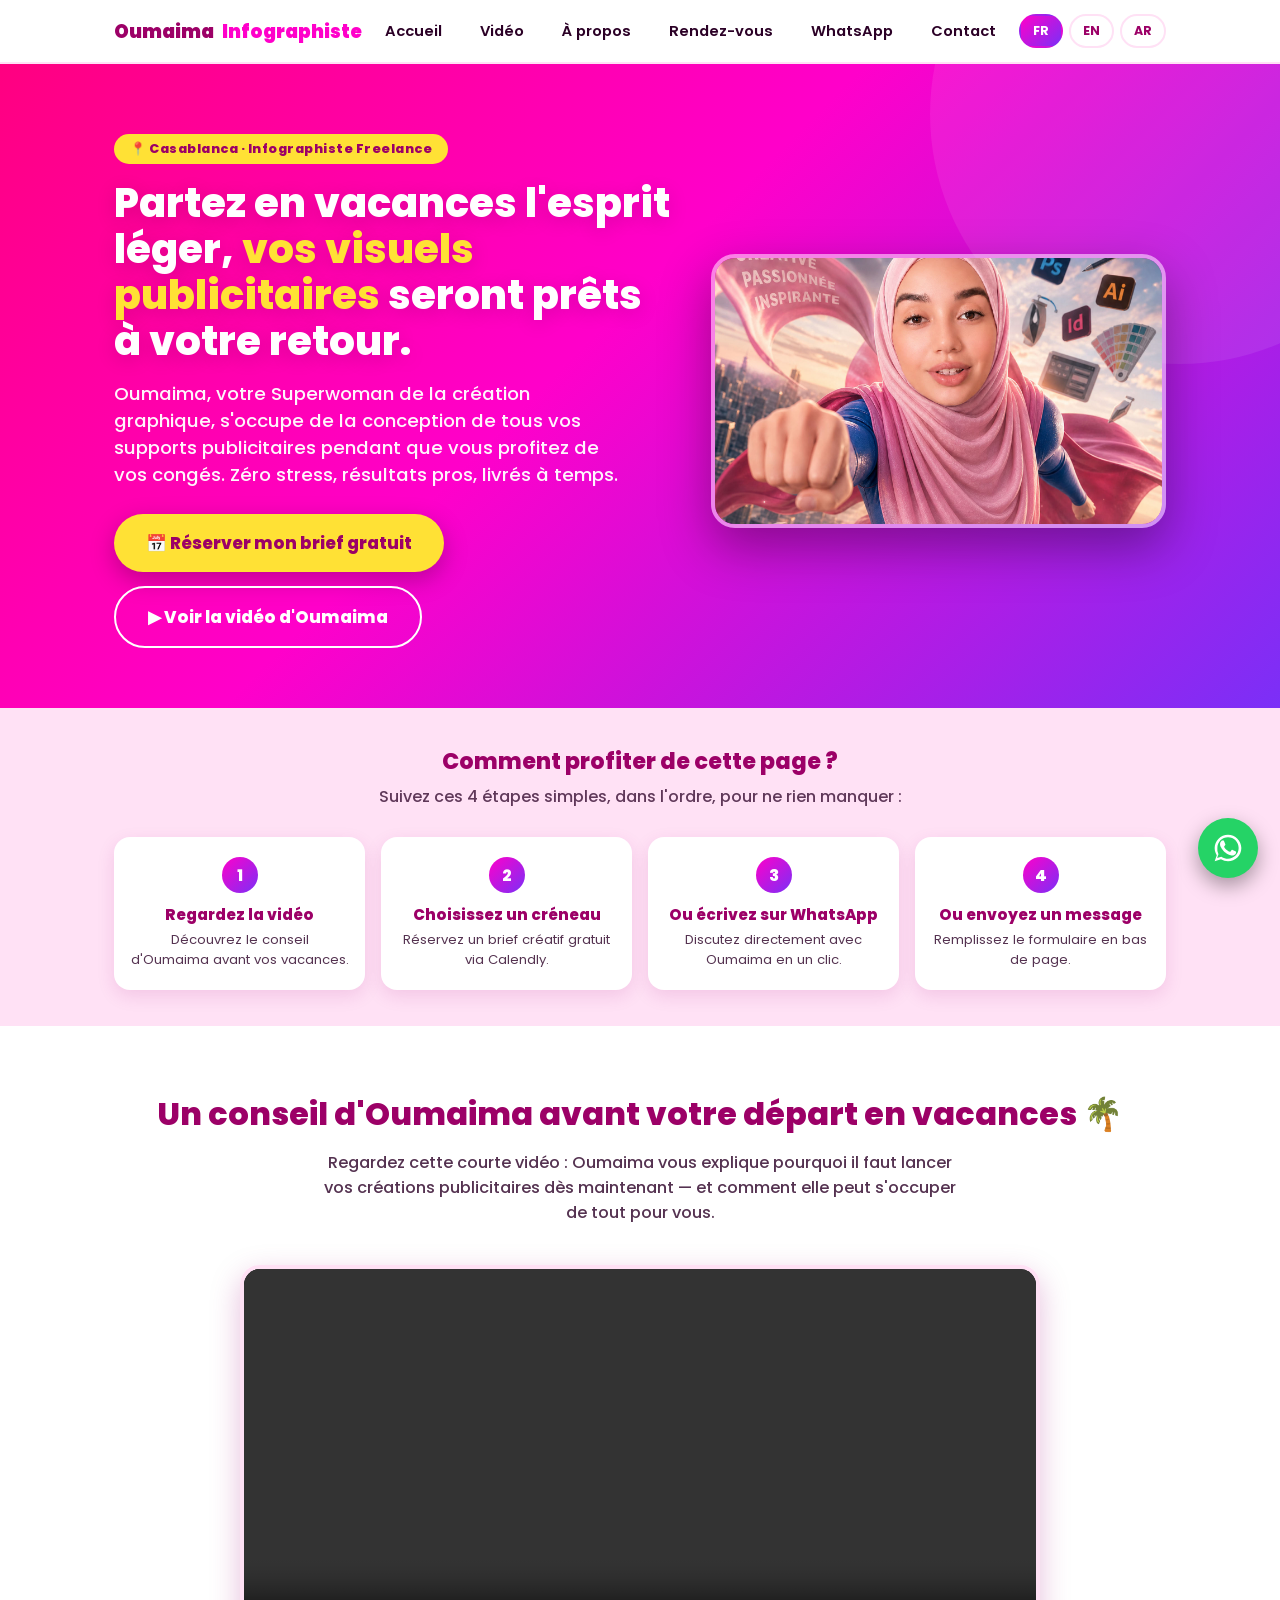
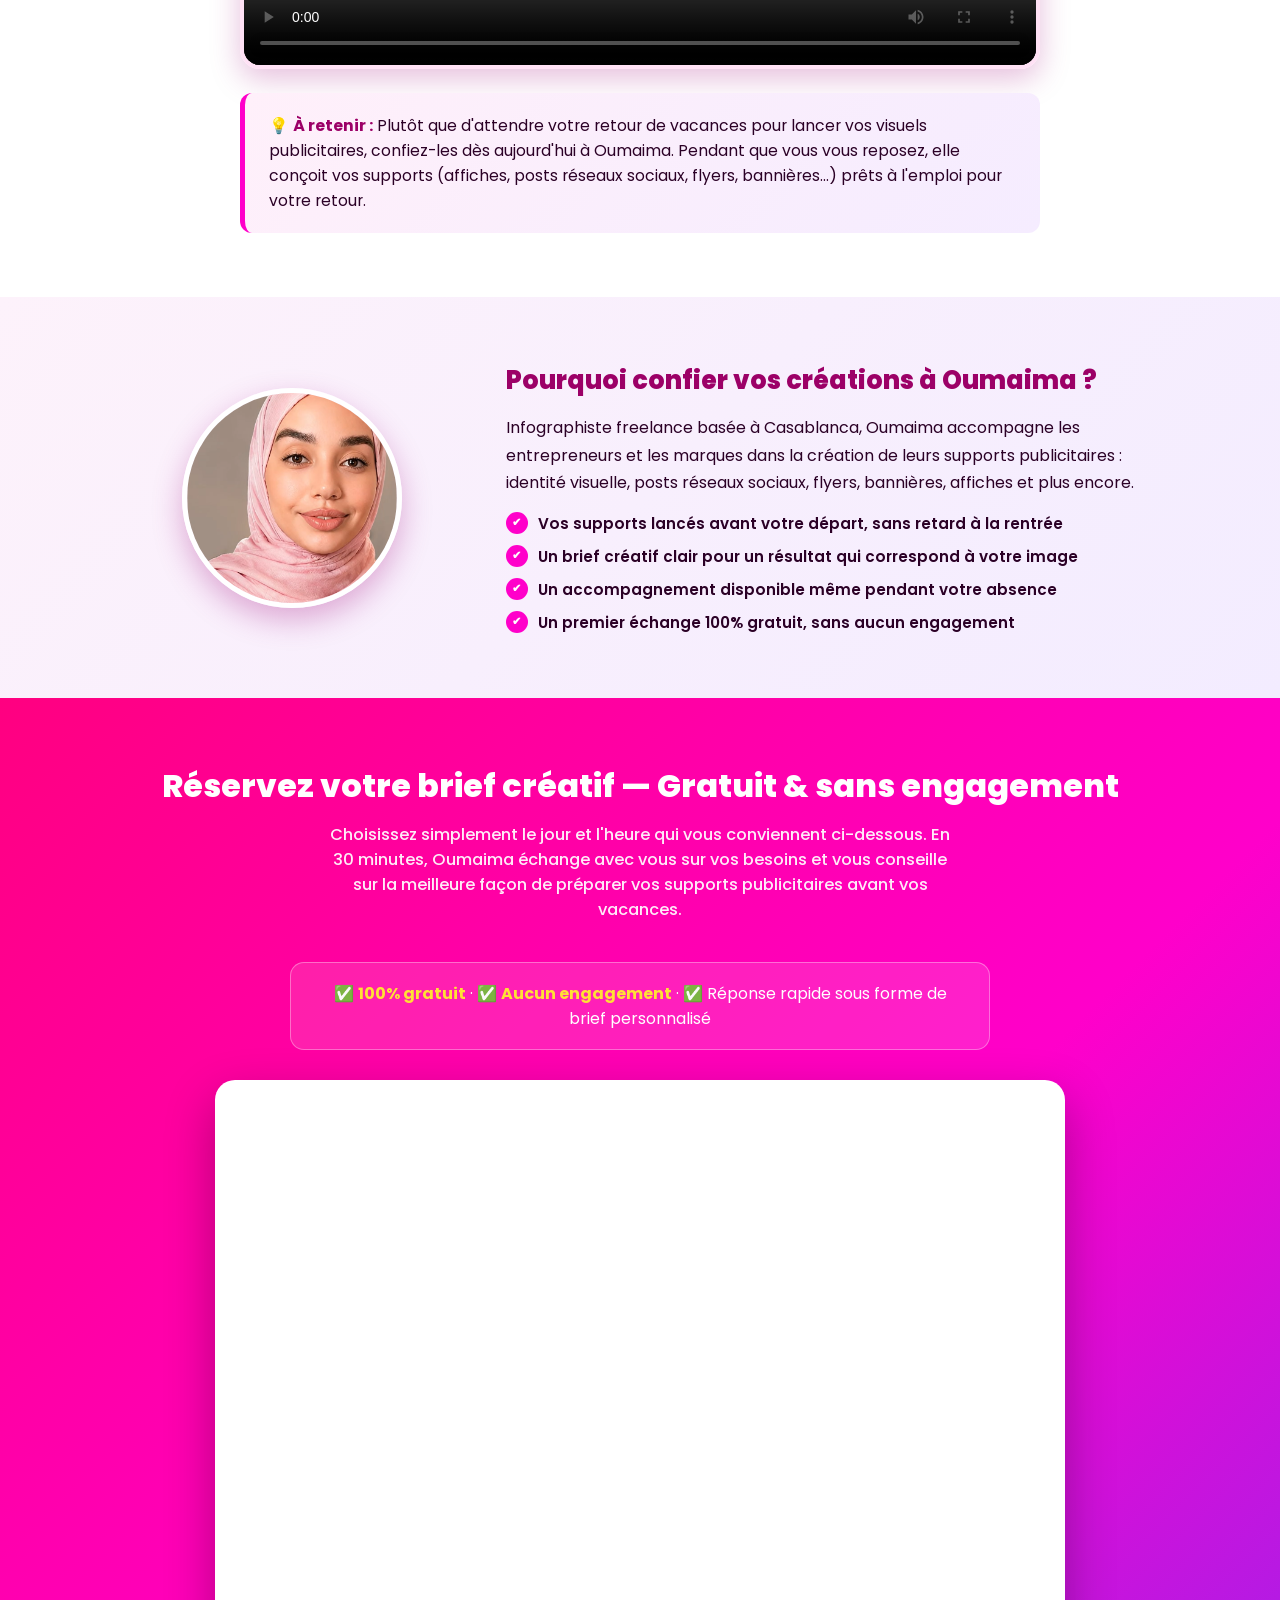
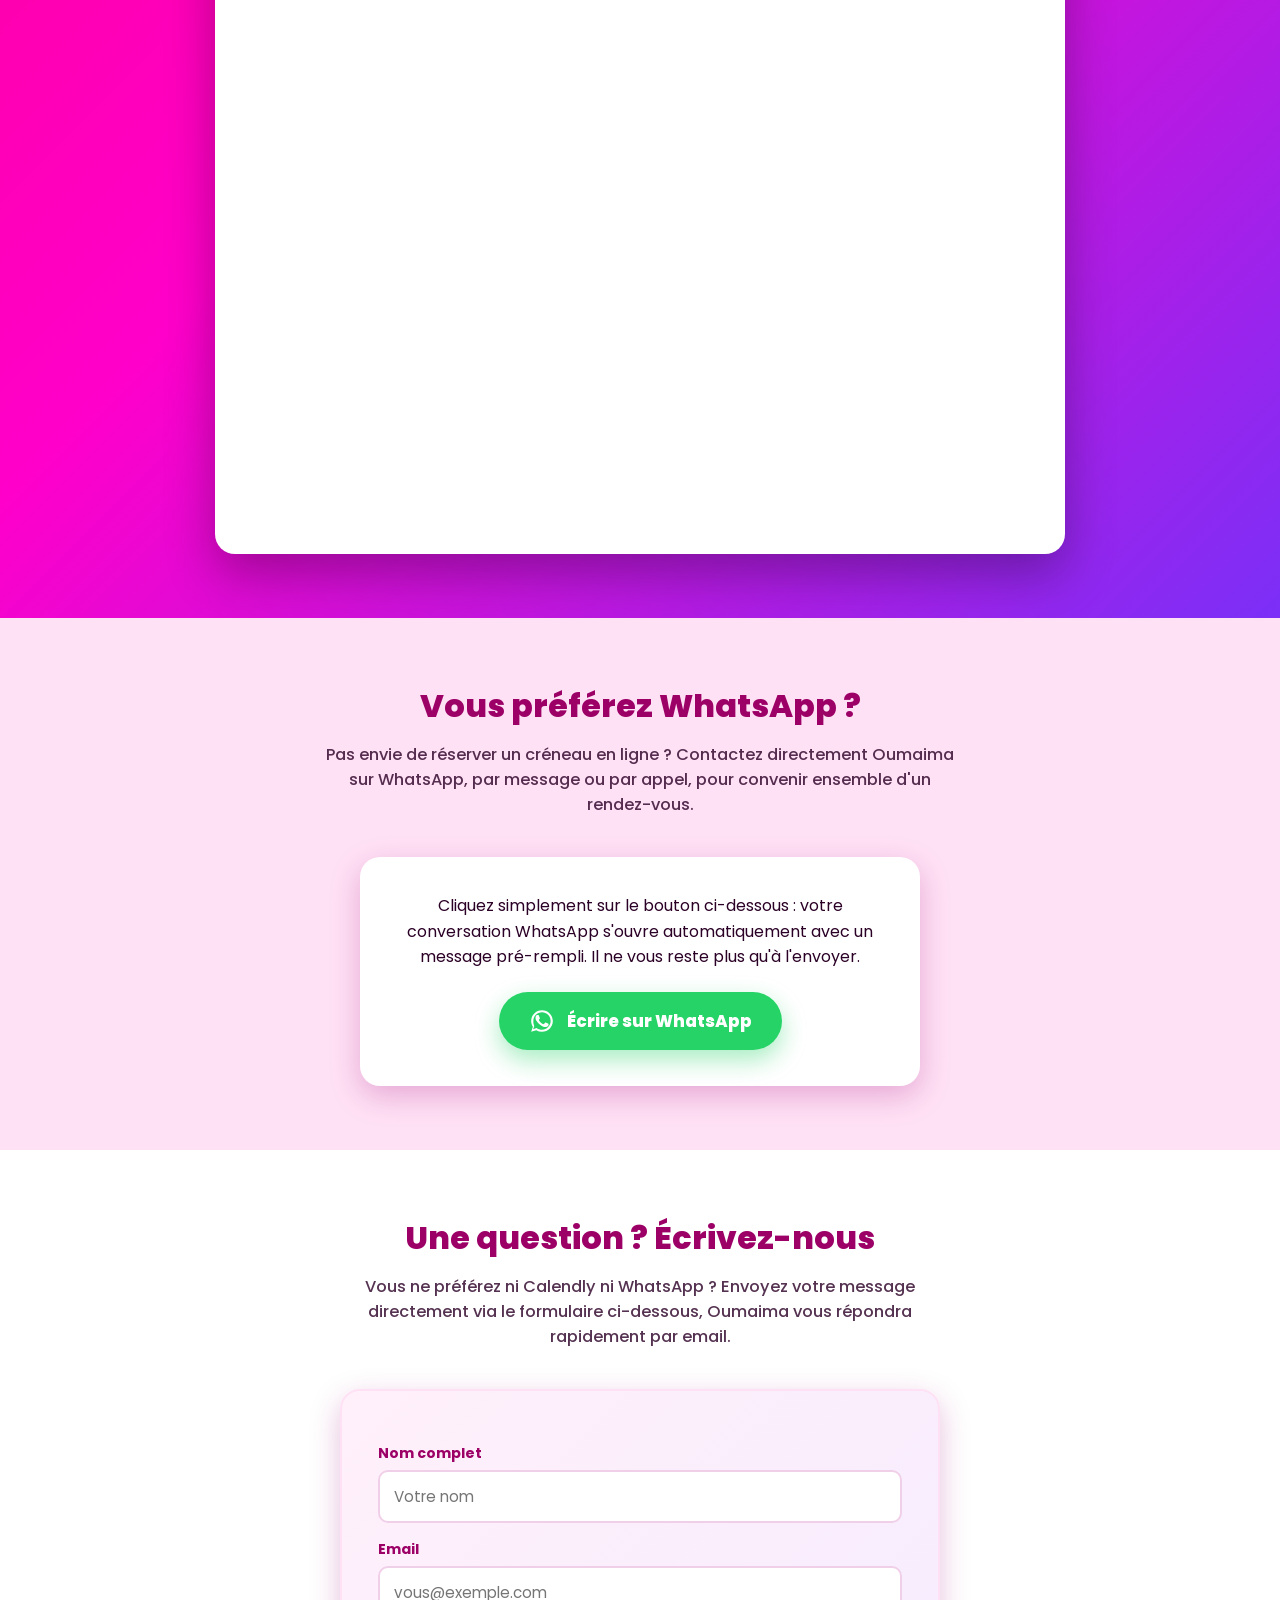
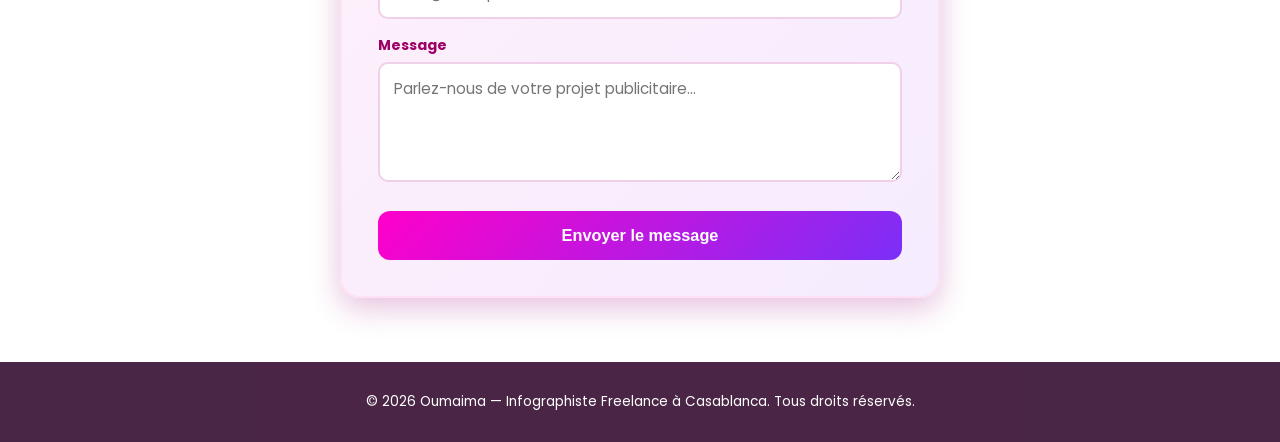
==== commit c08ab74b: "Add files via upload" ====
--- a/index.html
+++ b/index.html
@@ -123,7 +123,7 @@
     </div>
     <div class="calendly-frame-wrap">
       <!-- Début de widget en ligne Calendly -->
-      <div class="calendly-inline-widget" data-url="https://calendly.com/oumaimainfographista/30min?hide_event_type_details=1&hide_gdpr_banner=1&primary_color=ff00ca" style="min-width:320px;height:700px;"></div>
+      <div class="calendly-inline-widget" data-url="https://calendly.com/oumaimainfographista/30min?hide_event_type_details=1&hide_gdpr_banner=1" style="min-width:320px;height:1050px;"></div>
       <script type="text/javascript" src="https://assets.calendly.com/assets/external/widget.js" async></script>
       <!-- Fin de widget en ligne Calendly -->
     </div>
